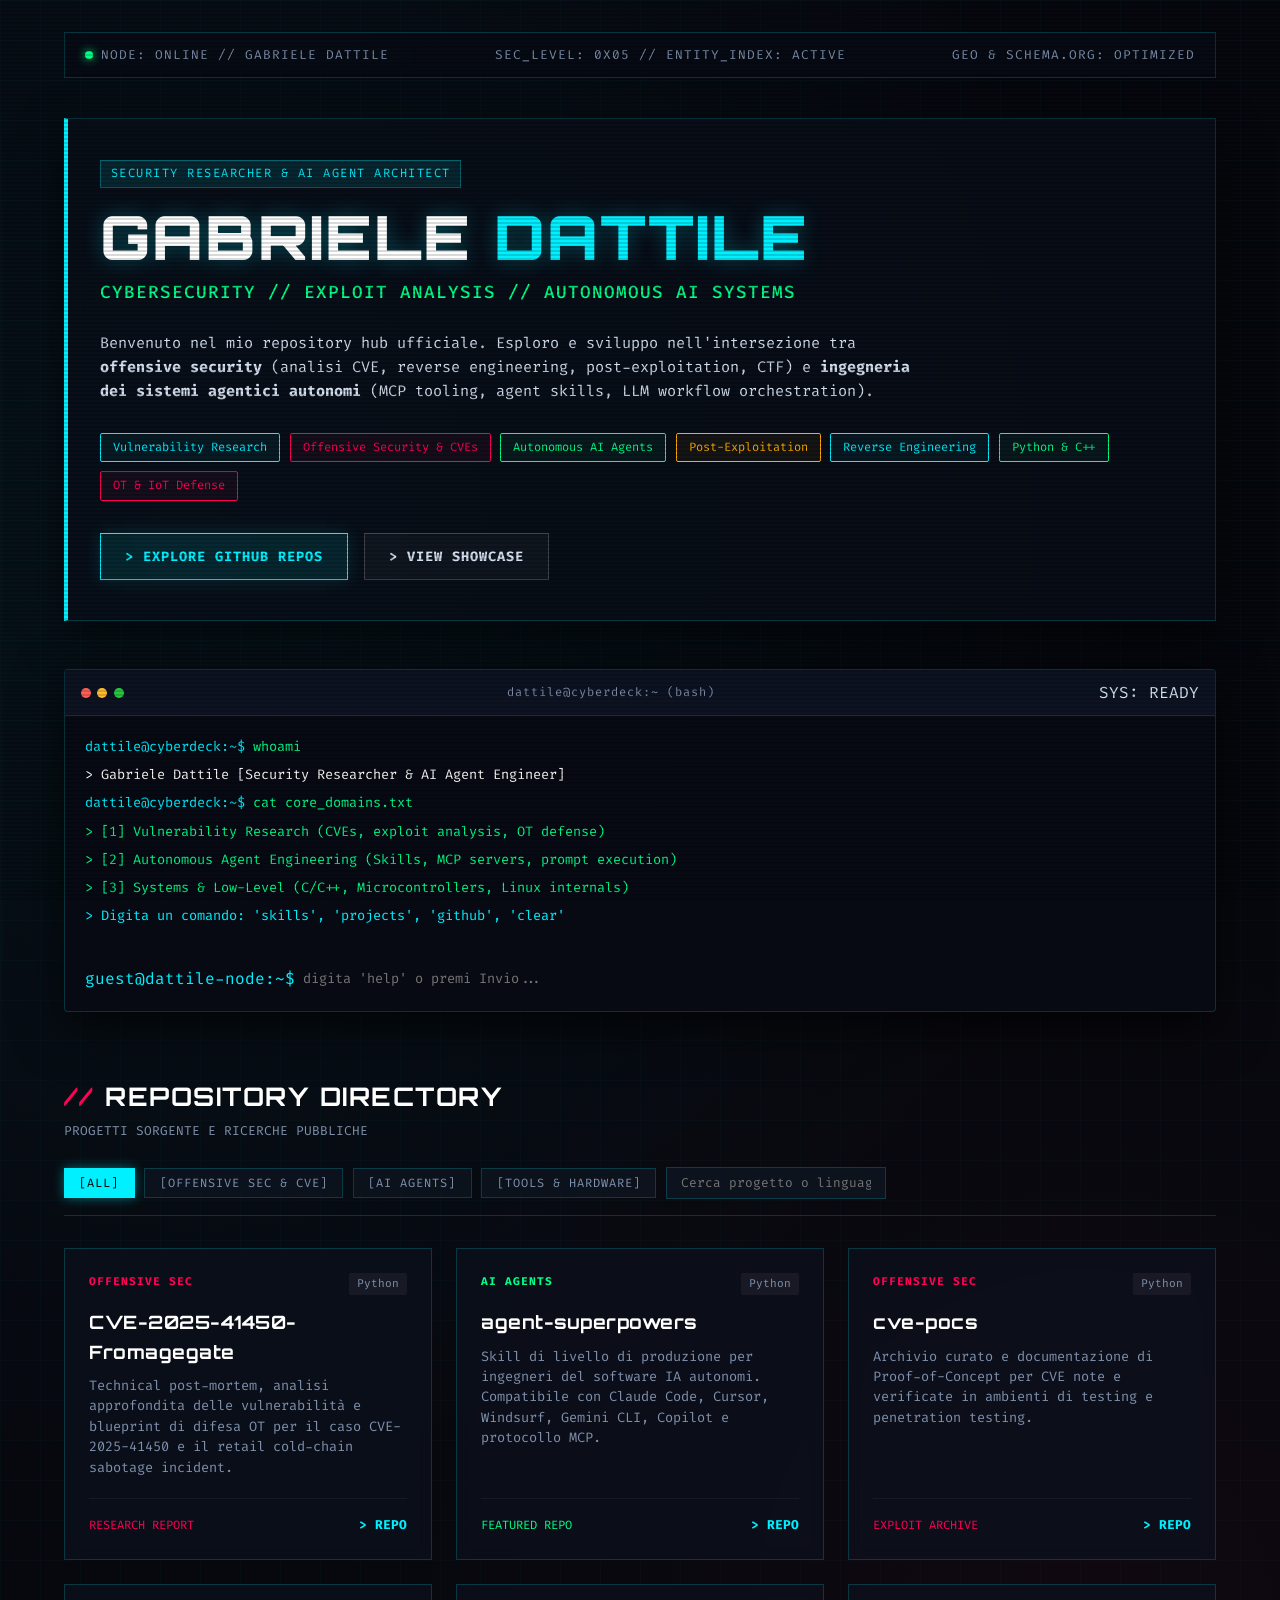
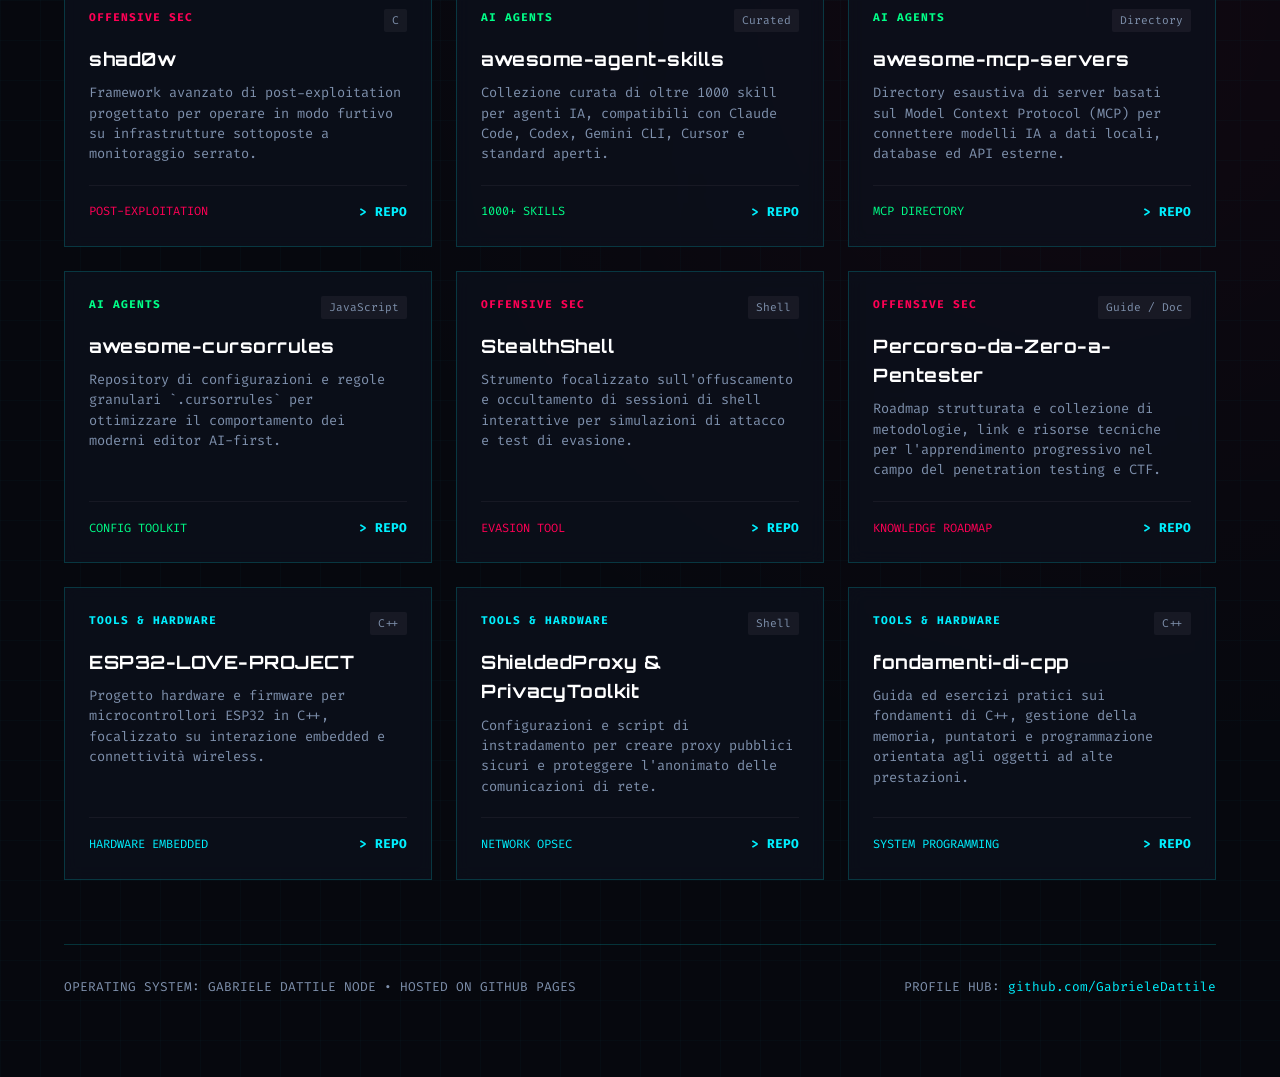
==== index.html @ 939f6c96 "Initial commit: Cyberpunk portfolio for GitHub Pages" ====
<!DOCTYPE html>
<html lang="it">
<head>
  <meta charset="UTF-8">
  <meta name="viewport" content="width=device-width, initial-scale=1.0">
  <title>Gabriele Dattile | Security Researcher & Autonomous AI Architect</title>
  <meta name="description" content="Portfolio ufficiale e hub di Gabriele Dattile (GabrieleDattile). Ricerca vulnerabilità, exploit analysis, CVE, post-exploitation, autonomous AI agents e security tooling.">
  <meta name="keywords" content="Gabriele Dattile, GabrieleDattile, cybersecurity, security researcher, CVE-2025-41450, exploit, pentesting, reverse engineering, agent-superpowers, autonomous agents, CTF">
  <meta name="author" content="Gabriele Dattile">
  <meta name="robots" content="index, follow">

  <!-- OpenGraph Metadata -->
  <meta property="og:title" content="Gabriele Dattile | Security Researcher & Autonomous AI Architect">
  <meta property="og:description" content="Cybersecurity research, CVE analyses, covert tooling, and autonomous AI engineering by Gabriele Dattile.">
  <meta property="og:url" content="https://GabrieleDattile.github.io">
  <meta property="og:type" content="profile">

  <!-- Schema.org JSON-LD for Google Entity Indexing -->
  <script type="application/ld+json">
  {
    "@context": "https://schema.org",
    "@type": "Person",
    "name": "Gabriele Dattile",
    "alternateName": "GabrieleDattile",
    "url": "https://GabrieleDattile.github.io",
    "sameAs": [
      "https://github.com/GabrieleDattile"
    ],
    "jobTitle": "Cybersecurity Researcher & Autonomous AI Engineer",
    "description": "Ricercatore di sicurezza informatica, exploit analyst e sviluppatore di agenti IA autonomi.",
    "knowsAbout": [
      "Cybersecurity",
      "Offensive Security",
      "Vulnerability Research & Exploitation",
      "CVE Analysis",
      "Reverse Engineering",
      "Autonomous AI Agents",
      "Post-Exploitation",
      "Hardware Hacking"
    ]
  }
  </script>

  <link rel="preconnect" href="https://fonts.googleapis.com">
  <link rel="preconnect" href="https://fonts.gstatic.com" crossorigin>
  <link href="https://fonts.googleapis.com/css2?family=Fira+Code:wght@400;500;700&family=Orbitron:wght@500;700;900&display=swap" rel="stylesheet">

  <style>
    :root {
      --bg: #06080e;
      --card-bg: rgba(13, 17, 28, 0.75);
      --card-border: rgba(0, 240, 255, 0.18);
      --card-hover: rgba(0, 240, 255, 0.45);
      --neon-cyan: #00f0ff;
      --neon-green: #00ff88;
      --neon-pink: #ff0055;
      --neon-amber: #ffaa00;
      --text-main: #d4e0f0;
      --text-dim: #7f91ad;
      --font-mono: 'Fira Code', ui-monospace, monospace;
      --font-display: 'Orbitron', sans-serif;
    }

    * {
      box-sizing: border-box;
      margin: 0;
      padding: 0;
    }

    body {
      background-color: var(--bg);
      color: var(--text-main);
      font-family: var(--font-mono);
      min-height: 100vh;
      overflow-x: hidden;
      line-height: 1.6;
      background-image: 
        radial-gradient(circle at 15% 20%, rgba(0, 240, 255, 0.05) 0%, transparent 40%),
        radial-gradient(circle at 85% 60%, rgba(255, 0, 85, 0.04) 0%, transparent 40%),
        linear-gradient(rgba(0, 240, 255, 0.02) 1px, transparent 1px),
        linear-gradient(90deg, rgba(0, 240, 255, 0.02) 1px, transparent 1px);
      background-size: 100% 100%, 100% 100%, 40px 40px, 40px 40px;
    }

    /* Scanlines effect overlay */
    body::before {
      content: " ";
      position: fixed;
      top: 0; left: 0; right: 0; bottom: 0;
      background: linear-gradient(rgba(18, 16, 16, 0) 50%, rgba(0, 0, 0, 0.25) 50%);
      background-size: 100% 4px;
      z-index: 9999;
      pointer-events: none;
      opacity: 0.6;
    }

    .container {
      max-width: 1200px;
      margin: 0 auto;
      padding: 2rem 1.5rem 5rem 1.5rem;
      position: relative;
      z-index: 10;
    }

    /* Top HUD Bar */
    .hud-bar {
      display: flex;
      justify-content: space-between;
      align-items: center;
      padding: 0.75rem 1.25rem;
      border: 1px solid var(--card-border);
      background: rgba(8, 11, 20, 0.85);
      backdrop-filter: blur(8px);
      margin-bottom: 2.5rem;
      font-size: 0.8rem;
      color: var(--text-dim);
      text-transform: uppercase;
      letter-spacing: 1px;
    }

    .hud-status {
      display: flex;
      align-items: center;
      gap: 0.5rem;
    }

    .status-dot {
      width: 8px;
      height: 8px;
      background: var(--neon-green);
      border-radius: 50%;
      box-shadow: 0 0 10px var(--neon-green);
      animation: pulse 2s infinite;
    }

    @keyframes pulse {
      0%, 100% { opacity: 1; transform: scale(1); }
      50% { opacity: 0.4; transform: scale(0.85); }
    }

    /* Hero Section */
    .hero {
      position: relative;
      padding: 2.5rem 2rem;
      background: rgba(11, 15, 26, 0.7);
      border: 1px solid var(--card-border);
      border-left: 4px solid var(--neon-cyan);
      backdrop-filter: blur(12px);
      margin-bottom: 3rem;
      box-shadow: 0 15px 40px rgba(0, 0, 0, 0.5);
    }

    .hero-tag {
      display: inline-block;
      font-size: 0.75rem;
      color: var(--neon-cyan);
      background: rgba(0, 240, 255, 0.1);
      padding: 0.2rem 0.6rem;
      border: 1px solid rgba(0, 240, 255, 0.3);
      margin-bottom: 1rem;
      letter-spacing: 1.5px;
    }

    .hero-title {
      font-family: var(--font-display);
      font-size: clamp(2.2rem, 5vw, 3.8rem);
      font-weight: 900;
      letter-spacing: 2px;
      text-transform: uppercase;
      color: #fff;
      text-shadow: 0 0 20px rgba(0, 240, 255, 0.3);
      line-height: 1.1;
      margin-bottom: 0.5rem;
    }

    .hero-title span {
      color: var(--neon-cyan);
    }

    .hero-subtitle {
      font-size: 1.1rem;
      color: var(--neon-green);
      margin-bottom: 1.5rem;
      font-weight: 500;
      letter-spacing: 1px;
    }

    .hero-bio {
      color: var(--text-main);
      font-size: 0.95rem;
      max-width: 820px;
      margin-bottom: 1.8rem;
    }

    .hero-badges {
      display: flex;
      flex-wrap: wrap;
      gap: 0.6rem;
      margin-bottom: 2rem;
    }

    .badge {
      font-size: 0.75rem;
      padding: 0.25rem 0.75rem;
      background: rgba(255, 255, 255, 0.04);
      border: 1px solid rgba(255, 255, 255, 0.12);
      border-radius: 2px;
      color: var(--text-dim);
    }

    .badge.cyan { border-color: var(--neon-cyan); color: var(--neon-cyan); background: rgba(0, 240, 255, 0.05); }
    .badge.pink { border-color: var(--neon-pink); color: var(--neon-pink); background: rgba(255, 0, 85, 0.05); }
    .badge.green { border-color: var(--neon-green); color: var(--neon-green); background: rgba(0, 255, 136, 0.05); }
    .badge.amber { border-color: var(--neon-amber); color: var(--neon-amber); background: rgba(255, 170, 0, 0.05); }

    .hero-actions {
      display: flex;
      flex-wrap: wrap;
      gap: 1rem;
    }

    .btn {
      display: inline-flex;
      align-items: center;
      gap: 0.6rem;
      font-family: var(--font-mono);
      font-size: 0.85rem;
      font-weight: 700;
      padding: 0.75rem 1.5rem;
      text-decoration: none;
      text-transform: uppercase;
      letter-spacing: 1px;
      border: 1px solid var(--neon-cyan);
      background: rgba(0, 240, 255, 0.1);
      color: var(--neon-cyan);
      cursor: pointer;
      transition: all 0.25s ease;
      box-shadow: 0 0 15px rgba(0, 240, 255, 0.15);
    }

    .btn:hover {
      background: var(--neon-cyan);
      color: #000;
      box-shadow: 0 0 25px rgba(0, 240, 255, 0.5);
      transform: translateY(-2px);
    }

    .btn-secondary {
      border-color: rgba(255, 255, 255, 0.2);
      background: rgba(255, 255, 255, 0.03);
      color: var(--text-main);
      box-shadow: none;
    }

    .btn-secondary:hover {
      border-color: var(--neon-pink);
      background: rgba(255, 0, 85, 0.15);
      color: var(--neon-pink);
      box-shadow: 0 0 20px rgba(255, 0, 85, 0.4);
    }

    /* Section Header */
    .section-header {
      display: flex;
      flex-wrap: wrap;
      justify-content: space-between;
      align-items: flex-end;
      gap: 1.5rem;
      margin-bottom: 2rem;
      border-bottom: 1px solid var(--card-border);
      padding-bottom: 1rem;
    }

    .section-title {
      font-family: var(--font-display);
      font-size: 1.6rem;
      color: #fff;
      display: flex;
      align-items: center;
      gap: 0.75rem;
      letter-spacing: 1.5px;
    }

    .section-title::before {
      content: "//";
      color: var(--neon-pink);
    }

    /* Filters & Search */
    .controls {
      display: flex;
      flex-wrap: wrap;
      gap: 0.6rem;
      align-items: center;
    }

    .filter-btn {
      background: rgba(14, 20, 32, 0.8);
      border: 1px solid var(--card-border);
      color: var(--text-dim);
      font-family: var(--font-mono);
      font-size: 0.75rem;
      padding: 0.4rem 0.9rem;
      cursor: pointer;
      letter-spacing: 1px;
      transition: all 0.2s;
    }

    .filter-btn.active, .filter-btn:hover {
      color: #000;
      background: var(--neon-cyan);
      border-color: var(--neon-cyan);
      box-shadow: 0 0 12px rgba(0, 240, 255, 0.4);
    }

    .search-input {
      background: rgba(14, 20, 32, 0.9);
      border: 1px solid var(--card-border);
      color: var(--text-main);
      font-family: var(--font-mono);
      font-size: 0.8rem;
      padding: 0.4rem 0.9rem;
      outline: none;
      transition: all 0.2s;
      min-width: 200px;
    }

    .search-input:focus {
      border-color: var(--neon-cyan);
      box-shadow: 0 0 15px rgba(0, 240, 255, 0.25);
    }

    /* Projects Grid */
    .grid {
      display: grid;
      grid-template-columns: repeat(auto-fill, minmax(350px, 1fr));
      gap: 1.5rem;
      margin-bottom: 4rem;
    }

    .card {
      background: var(--card-bg);
      border: 1px solid var(--card-border);
      padding: 1.5rem;
      display: flex;
      flex-direction: column;
      justify-content: space-between;
      transition: all 0.3s cubic-bezier(0.16, 1, 0.3, 1);
      position: relative;
      overflow: hidden;
      backdrop-filter: blur(8px);
    }

    .card::before {
      content: "";
      position: absolute;
      top: 0; left: 0;
      width: 100%; height: 2px;
      background: linear-gradient(90deg, transparent, var(--neon-cyan), transparent);
      opacity: 0;
      transition: opacity 0.3s;
    }

    .card:hover {
      transform: translateY(-4px);
      border-color: var(--card-hover);
      box-shadow: 0 10px 30px rgba(0, 240, 255, 0.12);
    }

    .card:hover::before {
      opacity: 1;
    }

    .card-top {
      display: flex;
      justify-content: space-between;
      align-items: flex-start;
      margin-bottom: 0.75rem;
    }

    .card-cat {
      font-size: 0.7rem;
      letter-spacing: 1px;
      text-transform: uppercase;
      font-weight: 700;
    }

    .card-cat.offensive { color: var(--neon-pink); }
    .card-cat.ai { color: var(--neon-green); }
    .card-cat.tools { color: var(--neon-cyan); }

    .card-lang {
      font-size: 0.7rem;
      color: var(--text-dim);
      background: rgba(255, 255, 255, 0.05);
      padding: 0.15rem 0.5rem;
      border-radius: 2px;
    }

    .card-name {
      font-family: var(--font-display);
      font-size: 1.15rem;
      color: #fff;
      margin-bottom: 0.6rem;
      word-break: break-word;
      letter-spacing: 0.5px;
    }

    .card-name a {
      color: inherit;
      text-decoration: none;
      transition: color 0.2s;
    }

    .card-name a:hover {
      color: var(--neon-cyan);
    }

    .card-desc {
      font-size: 0.85rem;
      color: var(--text-dim);
      margin-bottom: 1.25rem;
      flex-grow: 1;
      line-height: 1.5;
    }

    .card-footer {
      display: flex;
      justify-content: space-between;
      align-items: center;
      padding-top: 1rem;
      border-top: 1px solid rgba(255, 255, 255, 0.05);
      font-size: 0.8rem;
    }

    .card-link {
      display: inline-flex;
      align-items: center;
      gap: 0.4rem;
      color: var(--neon-cyan);
      text-decoration: none;
      font-weight: 700;
      transition: gap 0.2s;
    }

    .card-link:hover {
      gap: 0.7rem;
      text-shadow: 0 0 10px var(--neon-cyan);
    }

    /* Interactive Terminal Box */
    .terminal {
      background: rgba(8, 11, 20, 0.95);
      border: 1px solid var(--card-border);
      border-radius: 4px;
      overflow: hidden;
      margin-bottom: 4rem;
      box-shadow: 0 15px 50px rgba(0, 0, 0, 0.7);
    }

    .term-header {
      background: rgba(14, 20, 36, 0.9);
      padding: 0.6rem 1rem;
      display: flex;
      align-items: center;
      justify-content: space-between;
      border-bottom: 1px solid var(--card-border);
    }

    .term-dots {
      display: flex;
      gap: 0.4rem;
    }

    .term-dot {
      width: 10px;
      height: 10px;
      border-radius: 50%;
    }
    .term-dot.r { background: #ff5f56; }
    .term-dot.y { background: #ffbd2e; }
    .term-dot.g { background: #27c93f; }

    .term-title {
      font-size: 0.75rem;
      color: var(--text-dim);
      letter-spacing: 1px;
    }

    .term-body {
      padding: 1.25rem;
      font-size: 0.85rem;
      color: var(--neon-green);
      min-height: 160px;
    }

    .term-line {
      margin-bottom: 0.4rem;
    }

    .term-prompt {
      color: var(--neon-cyan);
    }

    .term-input-line {
      display: flex;
      align-items: center;
      gap: 0.5rem;
      margin-top: 0.8rem;
    }

    .term-input {
      background: transparent;
      border: none;
      outline: none;
      color: #fff;
      font-family: var(--font-mono);
      font-size: 0.85rem;
      flex-grow: 1;
    }

    /* Footer */
    footer {
      border-top: 1px solid var(--card-border);
      padding-top: 2rem;
      display: flex;
      flex-wrap: wrap;
      justify-content: space-between;
      align-items: center;
      gap: 1rem;
      font-size: 0.8rem;
      color: var(--text-dim);
    }

    footer a {
      color: var(--neon-cyan);
      text-decoration: none;
    }

    footer a:hover {
      text-decoration: underline;
    }

    @media (max-width: 768px) {
      .grid {
        grid-template-columns: 1fr;
      }
      .hud-bar {
        flex-direction: column;
        align-items: flex-start;
        gap: 0.5rem;
      }
      .section-header {
        flex-direction: column;
        align-items: flex-start;
      }
    }
  </style>
</head>
<body>

  <div class="container">
    
    <!-- HUD Top Bar -->
    <header class="hud-bar">
      <div class="hud-status">
        <span class="status-dot"></span>
        <span>NODE: ONLINE // GABRIELE DATTILE</span>
      </div>
      <div>SEC_LEVEL: 0x05 // ENTITY_INDEX: ACTIVE</div>
      <div>GEO & SCHEMA.ORG: OPTIMIZED</div>
    </header>

    <!-- Hero Dossier -->
    <section class="hero">
      <span class="hero-tag">SECURITY RESEARCHER &amp; AI AGENT ARCHITECT</span>
      <h1 class="hero-title">GABRIELE <span>DATTILE</span></h1>
      <p class="hero-subtitle">CYBERSECURITY // EXPLOIT ANALYSIS // AUTONOMOUS AI SYSTEMS</p>
      
      <p class="hero-bio">
        Benvenuto nel mio repository hub ufficiale. Esploro e sviluppo nell'intersezione tra 
        <strong>offensive security</strong> (analisi CVE, reverse engineering, post-exploitation, CTF) e 
        <strong>ingegneria dei sistemi agentici autonomi</strong> (MCP tooling, agent skills, LLM workflow orchestration).
      </p>

      <div class="hero-badges">
        <span class="badge cyan">Vulnerability Research</span>
        <span class="badge pink">Offensive Security &amp; CVEs</span>
        <span class="badge green">Autonomous AI Agents</span>
        <span class="badge amber">Post-Exploitation</span>
        <span class="badge cyan">Reverse Engineering</span>
        <span class="badge green">Python &amp; C++</span>
        <span class="badge pink">OT &amp; IoT Defense</span>
      </div>

      <div class="hero-actions">
        <a href="https://github.com/GabrieleDattile" target="_blank" rel="noopener" class="btn">
          <span>&gt; EXPLORE GITHUB REPOS</span>
        </a>
        <a href="#projects" class="btn btn-secondary">
          <span>&gt; VIEW SHOWCASE</span>
        </a>
      </div>
    </section>

    <!-- Interactive Terminal -->
    <section class="terminal">
      <div class="term-header">
        <div class="term-dots">
          <div class="term-dot r"></div>
          <div class="term-dot y"></div>
          <div class="term-dot g"></div>
        </div>
        <div class="term-title">dattile@cyberdeck:~ (bash)</div>
        <div>SYS: READY</div>
      </div>
      <div class="term-body" id="term-output">
        <div class="term-line"><span class="term-prompt">dattile@cyberdeck:~$</span> whoami</div>
        <div class="term-line" style="color: #fff;">&gt; Gabriele Dattile [Security Researcher &amp; AI Agent Engineer]</div>
        <div class="term-line"><span class="term-prompt">dattile@cyberdeck:~$</span> cat core_domains.txt</div>
        <div class="term-line">&gt; [1] Vulnerability Research (CVEs, exploit analysis, OT defense)</div>
        <div class="term-line">&gt; [2] Autonomous Agent Engineering (Skills, MCP servers, prompt execution)</div>
        <div class="term-line">&gt; [3] Systems &amp; Low-Level (C/C++, Microcontrollers, Linux internals)</div>
        <div class="term-line" style="color: var(--neon-cyan);">&gt; Digita un comando: 'skills', 'projects', 'github', 'clear'</div>
      </div>
      <div style="padding: 0 1.25rem 1.25rem 1.25rem;">
        <div class="term-input-line">
          <span class="term-prompt">guest@dattile-node:~$</span>
          <input type="text" id="term-input" class="term-input" placeholder="digita 'help' o premi Invio..." autocomplete="off">
        </div>
      </div>
    </section>

    <!-- Projects Section -->
    <section id="projects">
      <div class="section-header">
        <div>
          <h2 class="section-title">REPOSITORY DIRECTORY</h2>
          <span style="font-size: 0.8rem; color: var(--text-dim);">PROGETTI SORGENTE E RICERCHE PUBBLICHE</span>
        </div>

        <div class="controls">
          <button class="filter-btn active" data-filter="all">[ALL]</button>
          <button class="filter-btn" data-filter="offensive">[OFFENSIVE SEC &amp; CVE]</button>
          <button class="filter-btn" data-filter="ai">[AI AGENTS]</button>
          <button class="filter-btn" data-filter="tools">[TOOLS &amp; HARDWARE]</button>
          <input type="text" id="search" class="search-input" placeholder="Cerca progetto o linguaggio...">
        </div>
      </div>

      <div class="grid" id="project-grid">

        <!-- CVE-2025-41450-Fromagegate -->
        <article class="card" data-category="offensive" data-tags="cve exploit python security ot">
          <div>
            <div class="card-top">
              <span class="card-cat offensive">OFFENSIVE SEC</span>
              <span class="card-lang">Python</span>
            </div>
            <h3 class="card-name"><a href="https://github.com/GabrieleDattile/CVE-2025-41450-Fromagegate" target="_blank" rel="noopener">CVE-2025-41450-Fromagegate</a></h3>
            <p class="card-desc">
              Technical post-mortem, analisi approfondita delle vulnerabilità e blueprint di difesa OT per il caso CVE-2025-41450 e il retail cold-chain sabotage incident.
            </p>
          </div>
          <div class="card-footer">
            <span style="color: var(--neon-pink); font-size: 0.75rem;">RESEARCH REPORT</span>
            <a href="https://github.com/GabrieleDattile/CVE-2025-41450-Fromagegate" target="_blank" rel="noopener" class="card-link">&gt; REPO</a>
          </div>
        </article>

        <!-- agent-superpowers -->
        <article class="card" data-category="ai" data-tags="ai agent skills python mcp automation">
          <div>
            <div class="card-top">
              <span class="card-cat ai">AI AGENTS</span>
              <span class="card-lang">Python</span>
            </div>
            <h3 class="card-name"><a href="https://github.com/GabrieleDattile/agent-superpowers" target="_blank" rel="noopener">agent-superpowers</a></h3>
            <p class="card-desc">
              Skill di livello di produzione per ingegneri del software IA autonomi. Compatibile con Claude Code, Cursor, Windsurf, Gemini CLI, Copilot e protocollo MCP.
            </p>
          </div>
          <div class="card-footer">
            <span style="color: var(--neon-green); font-size: 0.75rem;">FEATURED REPO</span>
            <a href="https://github.com/GabrieleDattile/agent-superpowers" target="_blank" rel="noopener" class="card-link">&gt; REPO</a>
          </div>
        </article>

        <!-- cve-pocs -->
        <article class="card" data-category="offensive" data-tags="cve poc exploit python pentesting">
          <div>
            <div class="card-top">
              <span class="card-cat offensive">OFFENSIVE SEC</span>
              <span class="card-lang">Python</span>
            </div>
            <h3 class="card-name"><a href="https://github.com/GabrieleDattile/cve-pocs" target="_blank" rel="noopener">cve-pocs</a></h3>
            <p class="card-desc">
              Archivio curato e documentazione di Proof-of-Concept per CVE note e verificate in ambienti di testing e penetration testing.
            </p>
          </div>
          <div class="card-footer">
            <span style="color: var(--neon-pink); font-size: 0.75rem;">EXPLOIT ARCHIVE</span>
            <a href="https://github.com/GabrieleDattile/cve-pocs" target="_blank" rel="noopener" class="card-link">&gt; REPO</a>
          </div>
        </article>

        <!-- shad0w -->
        <article class="card" data-category="offensive" data-tags="post-exploitation c stealth framework">
          <div>
            <div class="card-top">
              <span class="card-cat offensive">OFFENSIVE SEC</span>
              <span class="card-lang">C</span>
            </div>
            <h3 class="card-name"><a href="https://github.com/GabrieleDattile/shad0w" target="_blank" rel="noopener">shad0w</a></h3>
            <p class="card-desc">
              Framework avanzato di post-exploitation progettato per operare in modo furtivo su infrastrutture sottoposte a monitoraggio serrato.
            </p>
          </div>
          <div class="card-footer">
            <span style="color: var(--neon-pink); font-size: 0.75rem;">POST-EXPLOITATION</span>
            <a href="https://github.com/GabrieleDattile/shad0w" target="_blank" rel="noopener" class="card-link">&gt; REPO</a>
          </div>
        </article>

        <!-- awesome-agent-skills -->
        <article class="card" data-category="ai" data-tags="ai skills agent automation mcp">
          <div>
            <div class="card-top">
              <span class="card-cat ai">AI AGENTS</span>
              <span class="card-lang">Curated</span>
            </div>
            <h3 class="card-name"><a href="https://github.com/GabrieleDattile/awesome-agent-skills" target="_blank" rel="noopener">awesome-agent-skills</a></h3>
            <p class="card-desc">
              Collezione curata di oltre 1000 skill per agenti IA, compatibili con Claude Code, Codex, Gemini CLI, Cursor e standard aperti.
            </p>
          </div>
          <div class="card-footer">
            <span style="color: var(--neon-green); font-size: 0.75rem;">1000+ SKILLS</span>
            <a href="https://github.com/GabrieleDattile/awesome-agent-skills" target="_blank" rel="noopener" class="card-link">&gt; REPO</a>
          </div>
        </article>

        <!-- awesome-mcp-servers -->
        <article class="card" data-category="ai" data-tags="mcp server model context protocol ai">
          <div>
            <div class="card-top">
              <span class="card-cat ai">AI AGENTS</span>
              <span class="card-lang">Directory</span>
            </div>
            <h3 class="card-name"><a href="https://github.com/GabrieleDattile/awesome-mcp-servers" target="_blank" rel="noopener">awesome-mcp-servers</a></h3>
            <p class="card-desc">
              Directory esaustiva di server basati sul Model Context Protocol (MCP) per connettere modelli IA a dati locali, database ed API esterne.
            </p>
          </div>
          <div class="card-footer">
            <span style="color: var(--neon-green); font-size: 0.75rem;">MCP DIRECTORY</span>
            <a href="https://github.com/GabrieleDattile/awesome-mcp-servers" target="_blank" rel="noopener" class="card-link">&gt; REPO</a>
          </div>
        </article>

        <!-- awesome-cursorrules -->
        <article class="card" data-category="ai" data-tags="cursor rules ai javascript config">
          <div>
            <div class="card-top">
              <span class="card-cat ai">AI AGENTS</span>
              <span class="card-lang">JavaScript</span>
            </div>
            <h3 class="card-name"><a href="https://github.com/GabrieleDattile/awesome-cursorrules" target="_blank" rel="noopener">awesome-cursorrules</a></h3>
            <p class="card-desc">
              Repository di configurazioni e regole granulari `.cursorrules` per ottimizzare il comportamento dei moderni editor AI-first.
            </p>
          </div>
          <div class="card-footer">
            <span style="color: var(--neon-green); font-size: 0.75rem;">CONFIG TOOLKIT</span>
            <a href="https://github.com/GabrieleDattile/awesome-cursorrules" target="_blank" rel="noopener" class="card-link">&gt; REPO</a>
          </div>
        </article>

        <!-- StealthShell -->
        <article class="card" data-category="offensive" data-tags="stealth shell red team bash linux">
          <div>
            <div class="card-top">
              <span class="card-cat offensive">OFFENSIVE SEC</span>
              <span class="card-lang">Shell</span>
            </div>
            <h3 class="card-name"><a href="https://github.com/GabrieleDattile/StealthShell" target="_blank" rel="noopener">StealthShell</a></h3>
            <p class="card-desc">
              Strumento focalizzato sull'offuscamento e occultamento di sessioni di shell interattive per simulazioni di attacco e test di evasione.
            </p>
          </div>
          <div class="card-footer">
            <span style="color: var(--neon-pink); font-size: 0.75rem;">EVASION TOOL</span>
            <a href="https://github.com/GabrieleDattile/StealthShell" target="_blank" rel="noopener" class="card-link">&gt; REPO</a>
          </div>
        </article>

        <!-- Percorso-da-Zero-a-Pentester -->
        <article class="card" data-category="offensive" data-tags="pentesting guida ctf tutorial cybersecurity">
          <div>
            <div class="card-top">
              <span class="card-cat offensive">OFFENSIVE SEC</span>
              <span class="card-lang">Guide / Doc</span>
            </div>
            <h3 class="card-name"><a href="https://github.com/GabrieleDattile/Percorso-da-Zero-a-Pentester" target="_blank" rel="noopener">Percorso-da-Zero-a-Pentester</a></h3>
            <p class="card-desc">
              Roadmap strutturata e collezione di metodologie, link e risorse tecniche per l'apprendimento progressivo nel campo del penetration testing e CTF.
            </p>
          </div>
          <div class="card-footer">
            <span style="color: var(--neon-pink); font-size: 0.75rem;">KNOWLEDGE ROADMAP</span>
            <a href="https://github.com/GabrieleDattile/Percorso-da-Zero-a-Pentester" target="_blank" rel="noopener" class="card-link">&gt; REPO</a>
          </div>
        </article>

        <!-- ESP32-LOVE-PROJECT -->
        <article class="card" data-category="tools" data-tags="esp32 c++ hardware iot microcontroller">
          <div>
            <div class="card-top">
              <span class="card-cat tools">TOOLS &amp; HARDWARE</span>
              <span class="card-lang">C++</span>
            </div>
            <h3 class="card-name"><a href="https://github.com/GabrieleDattile/ESP32-LOVE-PROJECT" target="_blank" rel="noopener">ESP32-LOVE-PROJECT</a></h3>
            <p class="card-desc">
              Progetto hardware e firmware per microcontrollori ESP32 in C++, focalizzato su interazione embedded e connettività wireless.
            </p>
          </div>
          <div class="card-footer">
            <span style="color: var(--neon-cyan); font-size: 0.75rem;">HARDWARE EMBEDDED</span>
            <a href="https://github.com/GabrieleDattile/ESP32-LOVE-PROJECT" target="_blank" rel="noopener" class="card-link">&gt; REPO</a>
          </div>
        </article>

        <!-- ShieldedProxy & PrivacyToolkit -->
        <article class="card" data-category="tools" data-tags="proxy privacy opsec security network">
          <div>
            <div class="card-top">
              <span class="card-cat tools">TOOLS &amp; HARDWARE</span>
              <span class="card-lang">Shell</span>
            </div>
            <h3 class="card-name"><a href="https://github.com/GabrieleDattile/ShieldedProxy" target="_blank" rel="noopener">ShieldedProxy &amp; PrivacyToolkit</a></h3>
            <p class="card-desc">
              Configurazioni e script di instradamento per creare proxy pubblici sicuri e proteggere l'anonimato delle comunicazioni di rete.
            </p>
          </div>
          <div class="card-footer">
            <span style="color: var(--neon-cyan); font-size: 0.75rem;">NETWORK OPSEC</span>
            <a href="https://github.com/GabrieleDattile/ShieldedProxy" target="_blank" rel="noopener" class="card-link">&gt; REPO</a>
          </div>
        </article>

        <!-- fondamenti-di-cpp -->
        <article class="card" data-category="tools" data-tags="cpp c++ programming systems code">
          <div>
            <div class="card-top">
              <span class="card-cat tools">TOOLS &amp; HARDWARE</span>
              <span class="card-lang">C++</span>
            </div>
            <h3 class="card-name"><a href="https://github.com/GabrieleDattile/fondamenti-di-cpp" target="_blank" rel="noopener">fondamenti-di-cpp</a></h3>
            <p class="card-desc">
              Guida ed esercizi pratici sui fondamenti di C++, gestione della memoria, puntatori e programmazione orientata agli oggetti ad alte prestazioni.
            </p>
          </div>
          <div class="card-footer">
            <span style="color: var(--neon-cyan); font-size: 0.75rem;">SYSTEM PROGRAMMING</span>
            <a href="https://github.com/GabrieleDattile/fondamenti-di-cpp" target="_blank" rel="noopener" class="card-link">&gt; REPO</a>
          </div>
        </article>

      </div>
    </section>

    <!-- Footer -->
    <footer>
      <div>
        <span>OPERATING SYSTEM: GABRIELE DATTILE NODE</span> &bull; 
        <span>HOSTED ON GITHUB PAGES</span>
      </div>
      <div>
        <span>PROFILE HUB: </span>
        <a href="https://github.com/GabrieleDattile" target="_blank" rel="noopener">github.com/GabrieleDattile</a>
      </div>
    </footer>

  </div>

  <script>
    // Project Filter Functionality
    const filterButtons = document.querySelectorAll('.filter-btn');
    const cards = document.querySelectorAll('.card');
    const searchInput = document.getElementById('search');

    function applyFilters() {
      const activeFilter = document.querySelector('.filter-btn.active').dataset.filter;
      const query = searchInput.value.toLowerCase().trim();

      cards.forEach(card => {
        const category = card.dataset.category;
        const tags = (card.dataset.tags || '').toLowerCase();
        const title = card.querySelector('.card-name').textContent.toLowerCase();
        const desc = card.querySelector('.card-desc').textContent.toLowerCase();

        const matchesCat = (activeFilter === 'all' || category === activeFilter);
        const matchesSearch = !query || title.includes(query) || desc.includes(query) || tags.includes(query);

        if (matchesCat && matchesSearch) {
          card.style.display = 'flex';
        } else {
          card.style.display = 'none';
        }
      });
    }

    filterButtons.forEach(btn => {
      btn.addEventListener('click', () => {
        filterButtons.forEach(b => b.classList.remove('active'));
        btn.classList.add('active');
        applyFilters();
      });
    });

    searchInput.addEventListener('input', applyFilters);

    // Interactive Terminal Logic
    const termInput = document.getElementById('term-input');
    const termOutput = document.getElementById('term-output');

    const commands = {
      help: "Comandi disponibili: 'whoami', 'skills', 'projects', 'github', 'clear', 'cve'",
      whoami: "Gabriele Dattile - Security Researcher & Autonomous AI Systems Architect.",
      skills: "Python, C, C++, Reverse Engineering, Exploit Poc, AI Agent Orchestration, MCP, Linux, OT Security.",
      projects: "16+ repository pubblici: agent-superpowers, CVE-2025-41450, shad0w, awesome-mcp-servers...",
      github: "Visita: https://github.com/GabrieleDattile",
      cve: "CVE-2025-41450-Fromagegate, CVE-2025-23040, cve-pocs archive.",
      clear: "__CLEAR__"
    };

    termInput.addEventListener('keydown', (e) => {
      if (e.key === 'Enter') {
        const raw = termInput.value.trim().toLowerCase();
        if (!raw) return;

        if (raw === 'clear') {
          termOutput.innerHTML = '';
          termInput.value = '';
          return;
        }

        const promptLine = document.createElement('div');
        promptLine.className = 'term-line';
        promptLine.innerHTML = `<span class="term-prompt">guest@dattile-node:~$</span> ${raw}`;
        termOutput.appendChild(promptLine);

        const responseLine = document.createElement('div');
        responseLine.className = 'term-line';

        if (commands[raw]) {
          responseLine.innerHTML = `&gt; ${commands[raw]}`;
        } else {
          responseLine.innerHTML = `&gt; Comando sconosciuto: '${raw}'. Digita 'help' per la lista.`;
        }

        termOutput.appendChild(responseLine);
        termInput.value = '';
        termOutput.scrollTop = termOutput.scrollHeight;
      }
    });
  </script>
</body>
</html>
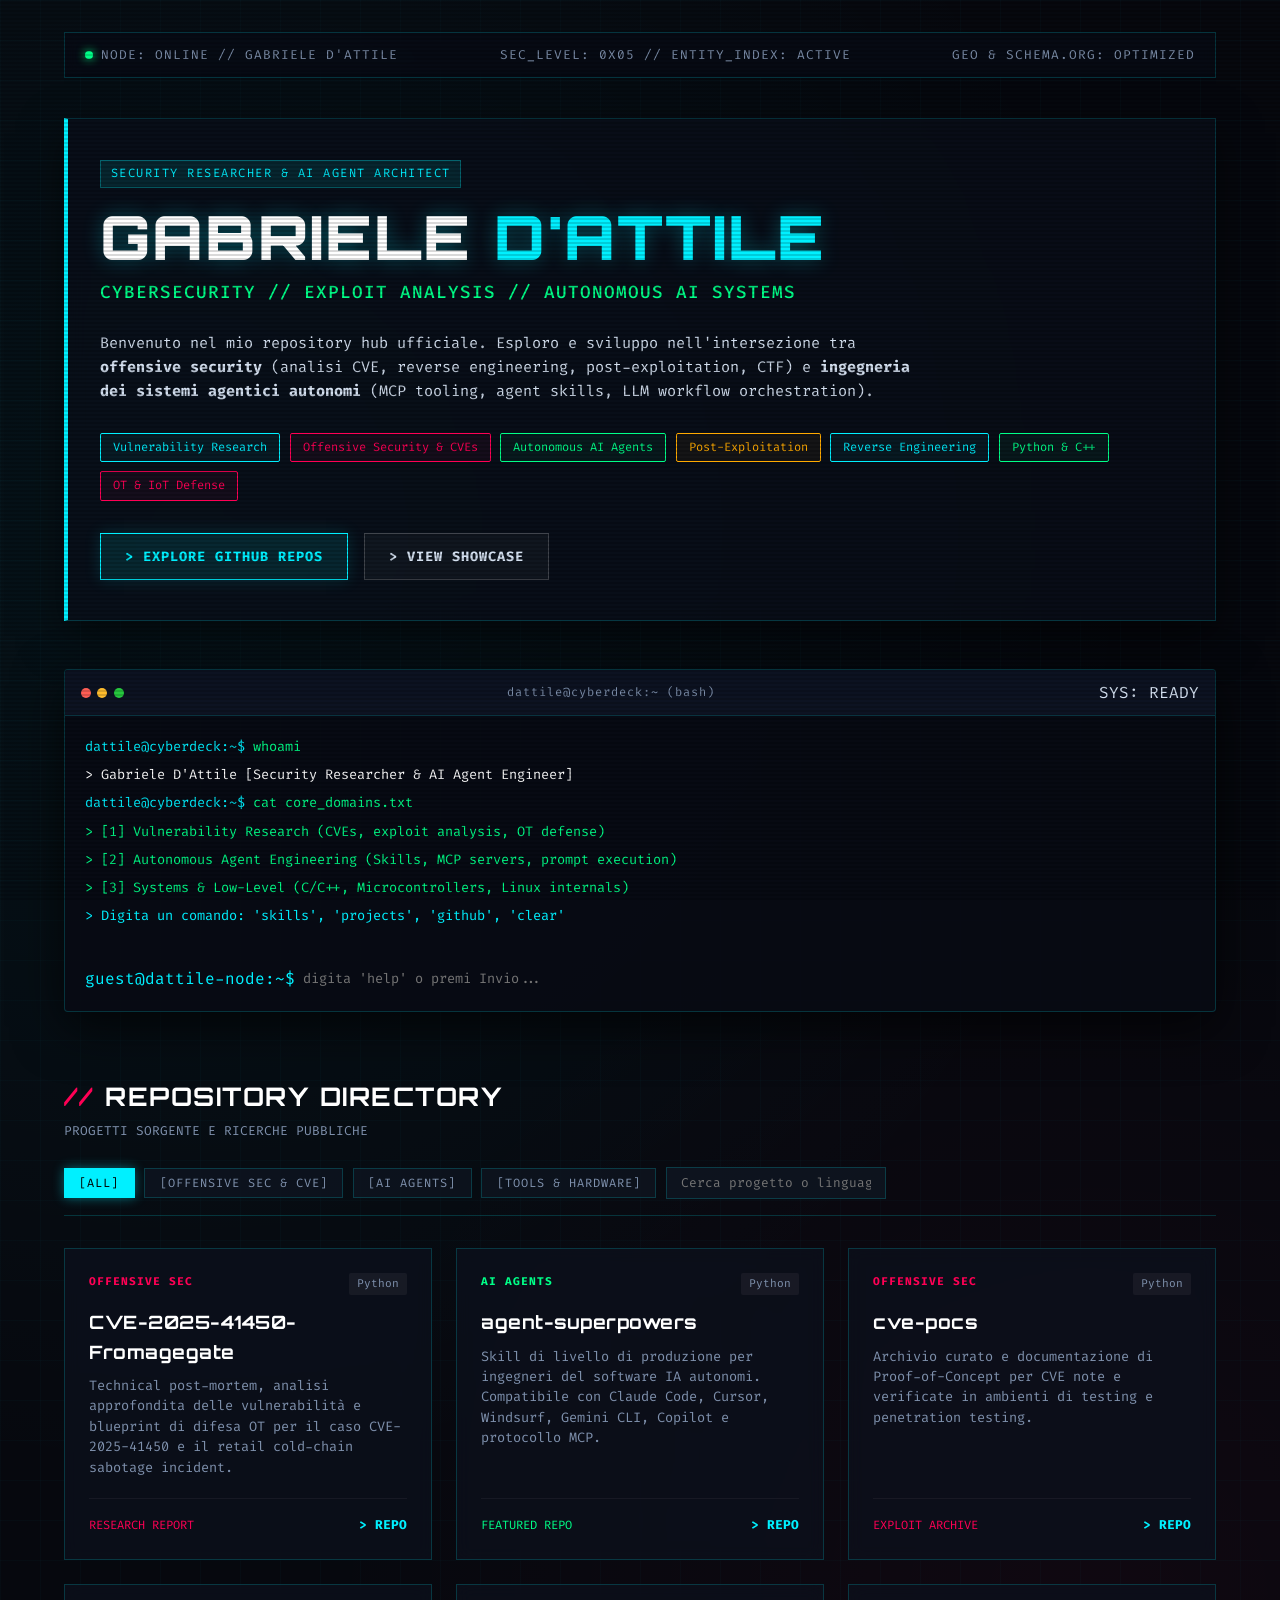
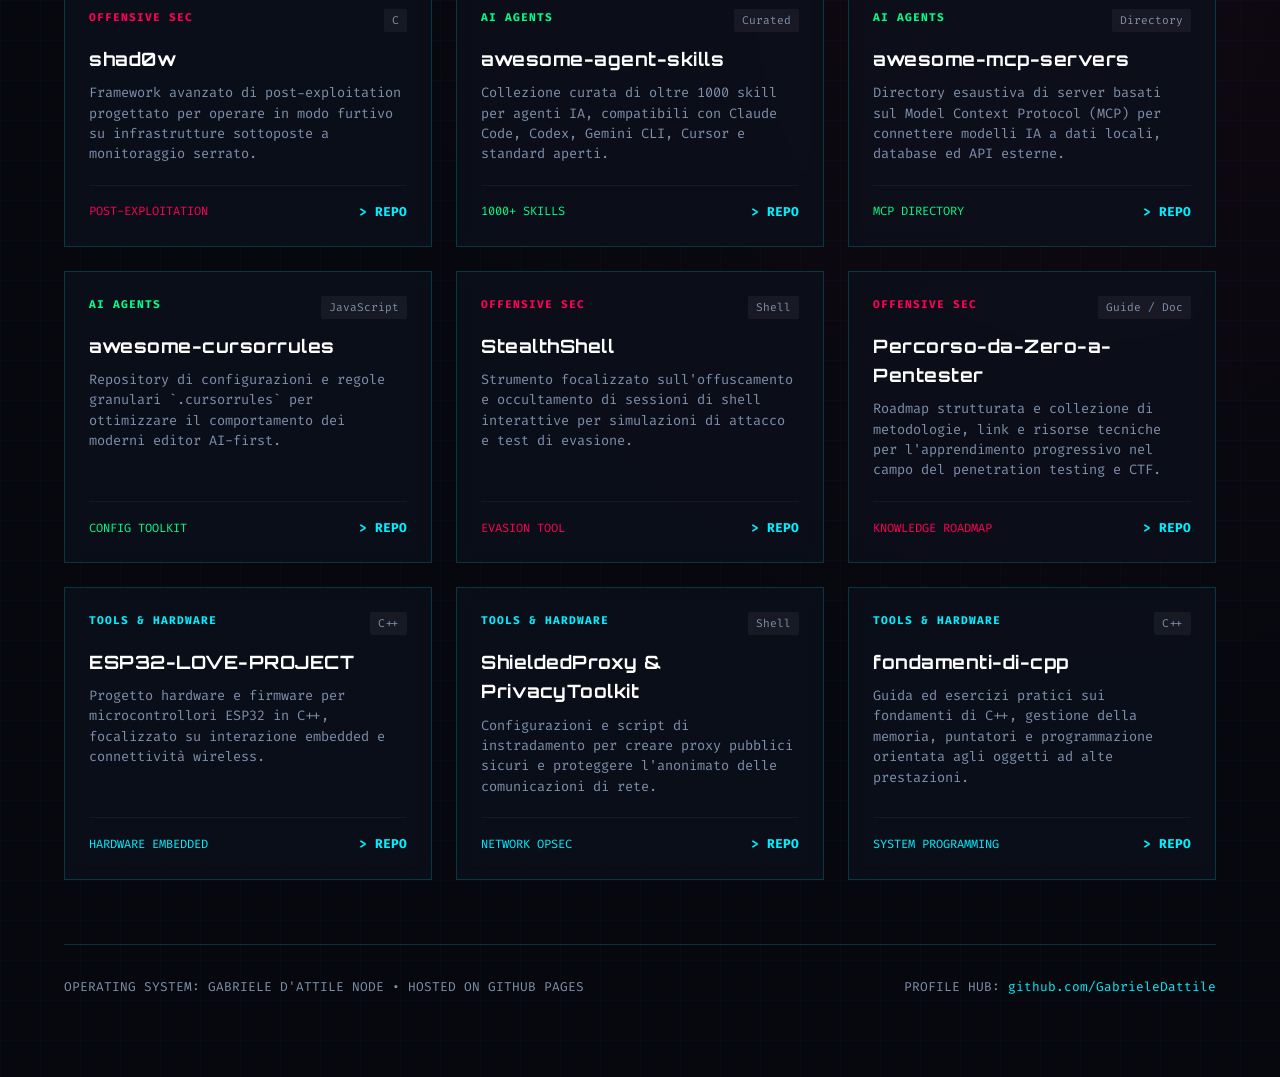
==== commit 1bbf564f: "fix: accurate surname spelling Gabriele D'Attile for SEO and Schema.org" ====
--- a/index.html
+++ b/index.html
@@ -3,15 +3,15 @@
 <head>
   <meta charset="UTF-8">
   <meta name="viewport" content="width=device-width, initial-scale=1.0">
-  <title>Gabriele Dattile | Security Researcher & Autonomous AI Architect</title>
-  <meta name="description" content="Portfolio ufficiale e hub di Gabriele Dattile (GabrieleDattile). Ricerca vulnerabilità, exploit analysis, CVE, post-exploitation, autonomous AI agents e security tooling.">
-  <meta name="keywords" content="Gabriele Dattile, GabrieleDattile, cybersecurity, security researcher, CVE-2025-41450, exploit, pentesting, reverse engineering, agent-superpowers, autonomous agents, CTF">
-  <meta name="author" content="Gabriele Dattile">
+  <title>Gabriele D'Attile | Security Researcher & Autonomous AI Architect</title>
+  <meta name="description" content="Portfolio ufficiale e hub di Gabriele D'Attile (GabrieleDattile). Ricerca vulnerabilità, exploit analysis, CVE, post-exploitation, autonomous AI agents e security tooling.">
+  <meta name="keywords" content="Gabriele D'Attile, Gabriele Dattile, GabrieleDattile, cybersecurity, security researcher, CVE-2025-41450, exploit, pentesting, reverse engineering, agent-superpowers, autonomous agents, CTF">
+  <meta name="author" content="Gabriele D'Attile">
   <meta name="robots" content="index, follow">
 
   <!-- OpenGraph Metadata -->
-  <meta property="og:title" content="Gabriele Dattile | Security Researcher & Autonomous AI Architect">
-  <meta property="og:description" content="Cybersecurity research, CVE analyses, covert tooling, and autonomous AI engineering by Gabriele Dattile.">
+  <meta property="og:title" content="Gabriele D'Attile | Security Researcher & Autonomous AI Architect">
+  <meta property="og:description" content="Cybersecurity research, CVE analyses, covert tooling, and autonomous AI engineering by Gabriele D'Attile.">
   <meta property="og:url" content="https://GabrieleDattile.github.io">
   <meta property="og:type" content="profile">
 
@@ -20,8 +20,11 @@
   {
     "@context": "https://schema.org",
     "@type": "Person",
-    "name": "Gabriele Dattile",
-    "alternateName": "GabrieleDattile",
+    "name": "Gabriele D'Attile",
+    "alternateName": [
+      "Gabriele Dattile",
+      "GabrieleDattile"
+    ],
     "url": "https://GabrieleDattile.github.io",
     "sameAs": [
       "https://github.com/GabrieleDattile"
@@ -565,7 +568,7 @@
     <header class="hud-bar">
       <div class="hud-status">
         <span class="status-dot"></span>
-        <span>NODE: ONLINE // GABRIELE DATTILE</span>
+        <span>NODE: ONLINE // GABRIELE D'ATTILE</span>
       </div>
       <div>SEC_LEVEL: 0x05 // ENTITY_INDEX: ACTIVE</div>
       <div>GEO & SCHEMA.ORG: OPTIMIZED</div>
@@ -574,7 +577,7 @@
     <!-- Hero Dossier -->
     <section class="hero">
       <span class="hero-tag">SECURITY RESEARCHER &amp; AI AGENT ARCHITECT</span>
-      <h1 class="hero-title">GABRIELE <span>DATTILE</span></h1>
+      <h1 class="hero-title">GABRIELE <span>D'ATTILE</span></h1>
       <p class="hero-subtitle">CYBERSECURITY // EXPLOIT ANALYSIS // AUTONOMOUS AI SYSTEMS</p>
       
       <p class="hero-bio">
@@ -616,7 +619,7 @@
       </div>
       <div class="term-body" id="term-output">
         <div class="term-line"><span class="term-prompt">dattile@cyberdeck:~$</span> whoami</div>
-        <div class="term-line" style="color: #fff;">&gt; Gabriele Dattile [Security Researcher &amp; AI Agent Engineer]</div>
+        <div class="term-line" style="color: #fff;">&gt; Gabriele D'Attile [Security Researcher &amp; AI Agent Engineer]</div>
         <div class="term-line"><span class="term-prompt">dattile@cyberdeck:~$</span> cat core_domains.txt</div>
         <div class="term-line">&gt; [1] Vulnerability Research (CVEs, exploit analysis, OT defense)</div>
         <div class="term-line">&gt; [2] Autonomous Agent Engineering (Skills, MCP servers, prompt execution)</div>
@@ -872,7 +875,7 @@
     <!-- Footer -->
     <footer>
       <div>
-        <span>OPERATING SYSTEM: GABRIELE DATTILE NODE</span> &bull; 
+        <span>OPERATING SYSTEM: GABRIELE D'ATTILE NODE</span> &bull; 
         <span>HOSTED ON GITHUB PAGES</span>
       </div>
       <div>
@@ -926,7 +929,7 @@
 
     const commands = {
       help: "Comandi disponibili: 'whoami', 'skills', 'projects', 'github', 'clear', 'cve'",
-      whoami: "Gabriele Dattile - Security Researcher & Autonomous AI Systems Architect.",
+      whoami: "Gabriele D'Attile - Security Researcher & Autonomous AI Systems Architect.",
       skills: "Python, C, C++, Reverse Engineering, Exploit Poc, AI Agent Orchestration, MCP, Linux, OT Security.",
       projects: "16+ repository pubblici: agent-superpowers, CVE-2025-41450, shad0w, awesome-mcp-servers...",
       github: "Visita: https://github.com/GabrieleDattile",
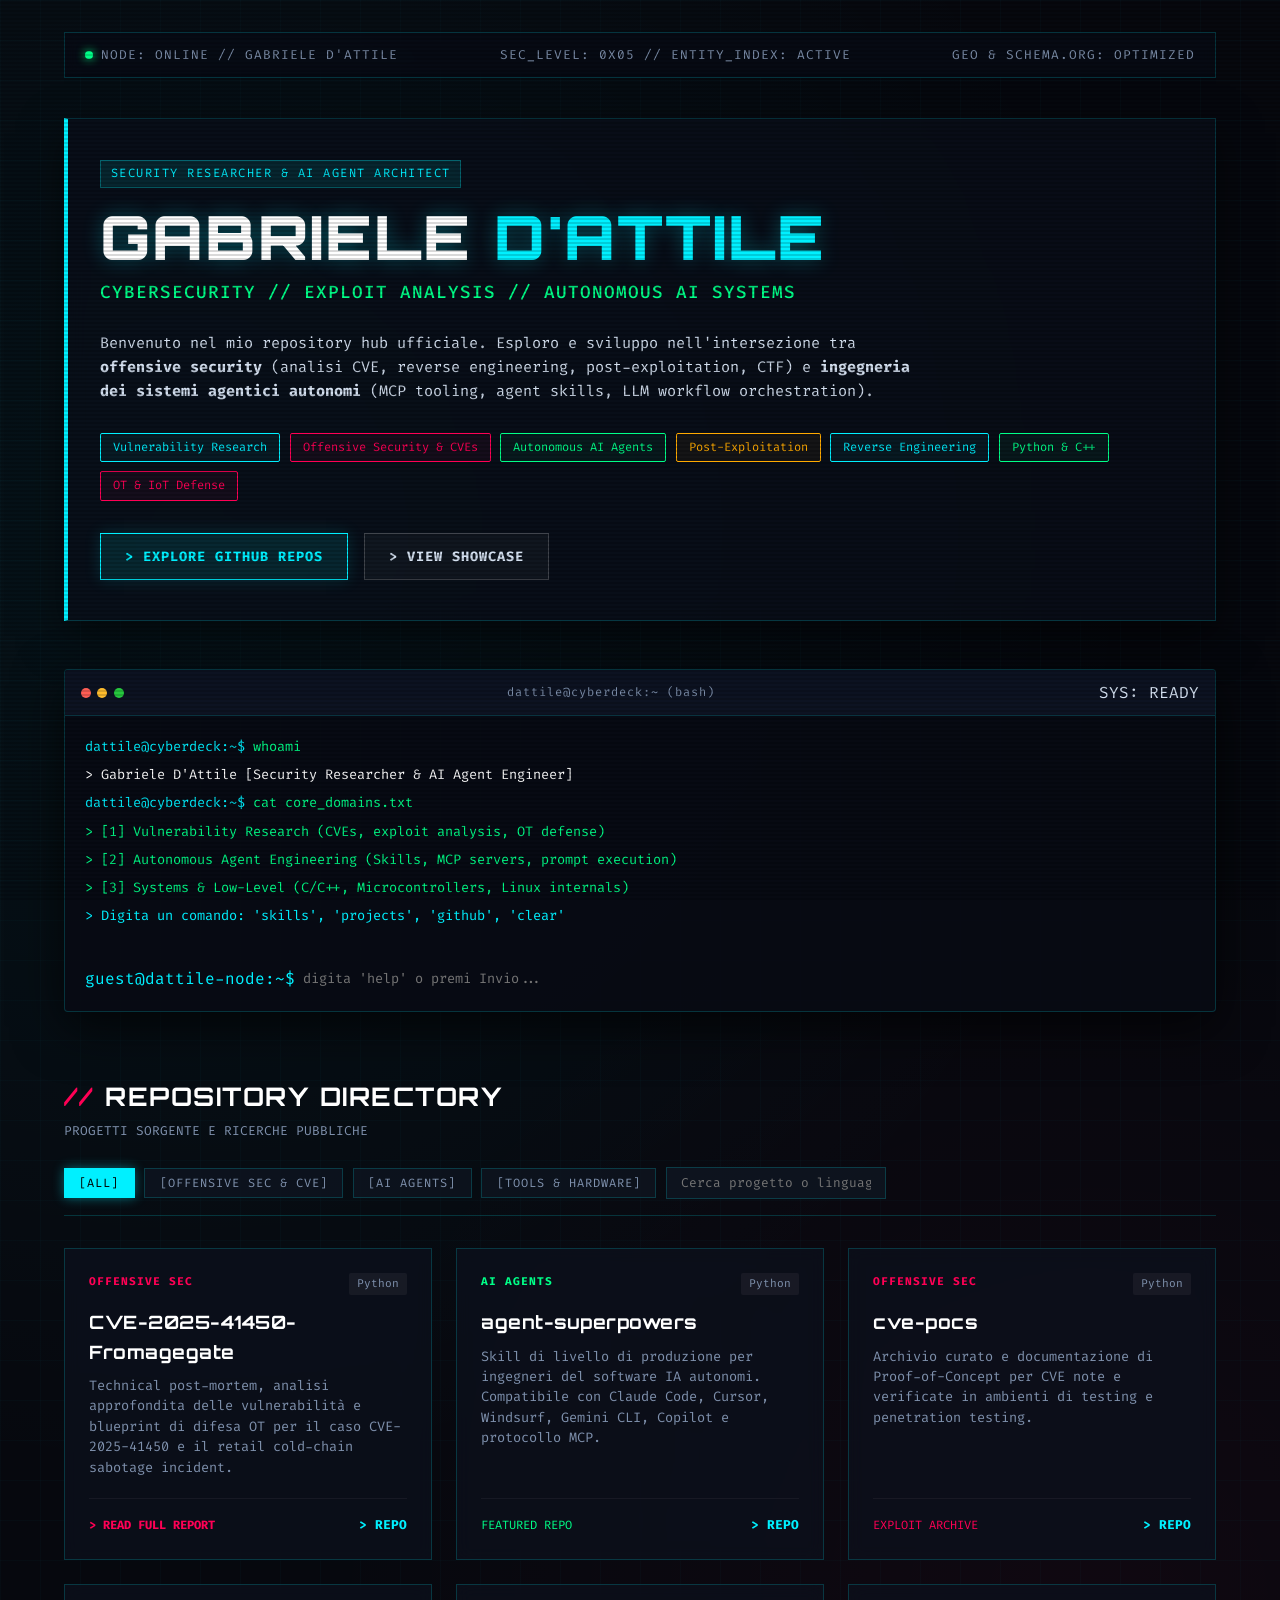
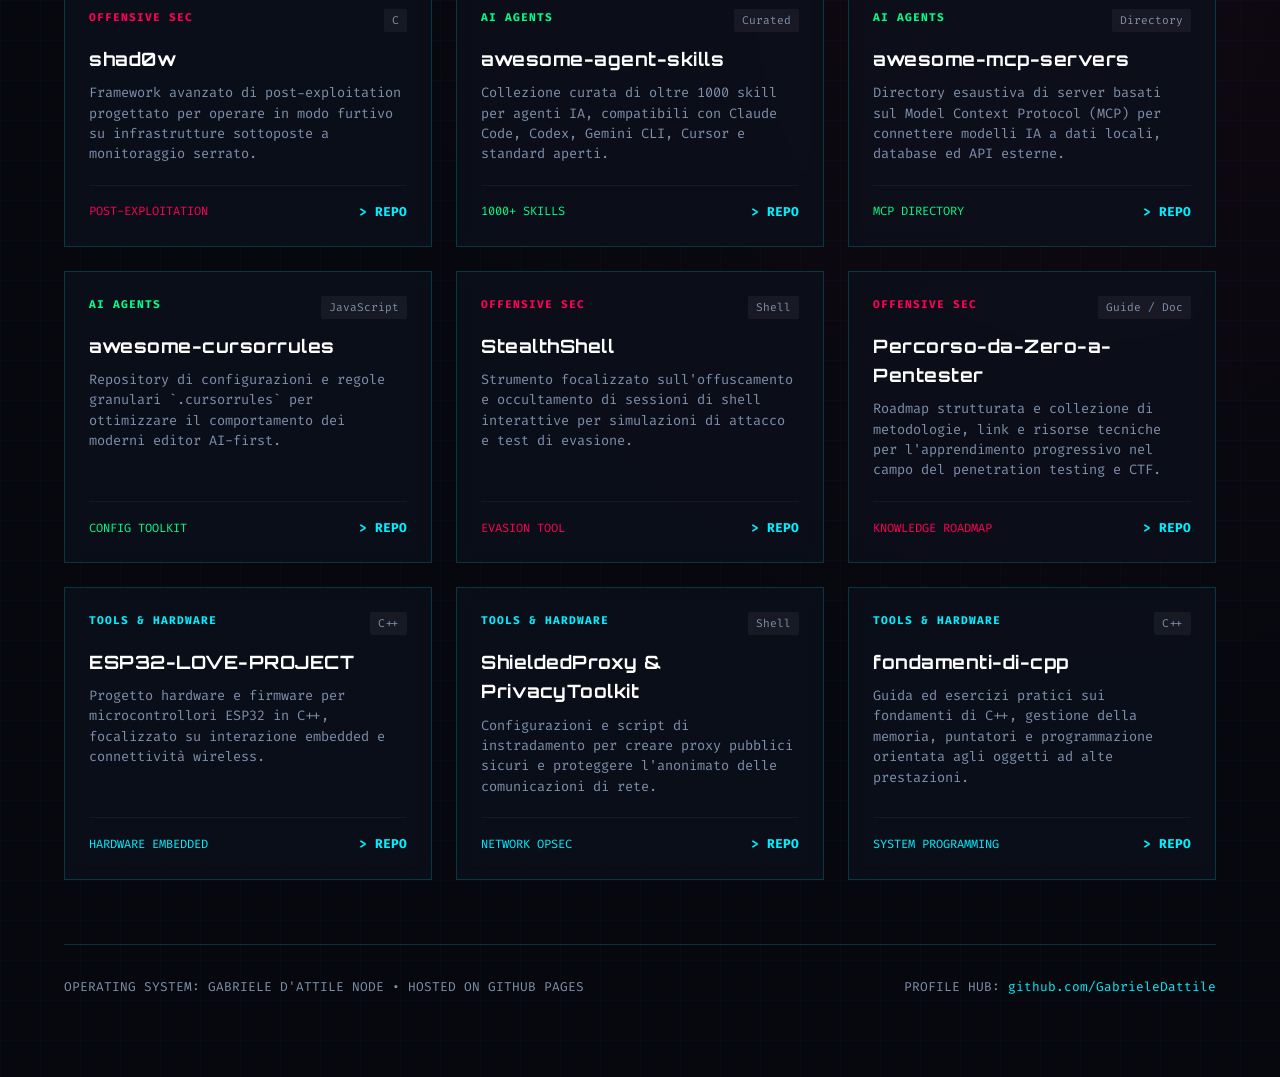
==== commit 5f3f6ecc: "feat: publish full technical analysis article for CVE-2025-41450" ====
--- a/index.html
+++ b/index.html
@@ -666,7 +666,7 @@
             </p>
           </div>
           <div class="card-footer">
-            <span style="color: var(--neon-pink); font-size: 0.75rem;">RESEARCH REPORT</span>
+            <a href="/cve-2025-41450.html" style="color: var(--neon-pink); font-size: 0.75rem; text-decoration: none; font-weight: 700;">&gt; READ FULL REPORT</a>
             <a href="https://github.com/GabrieleDattile/CVE-2025-41450-Fromagegate" target="_blank" rel="noopener" class="card-link">&gt; REPO</a>
           </div>
         </article>
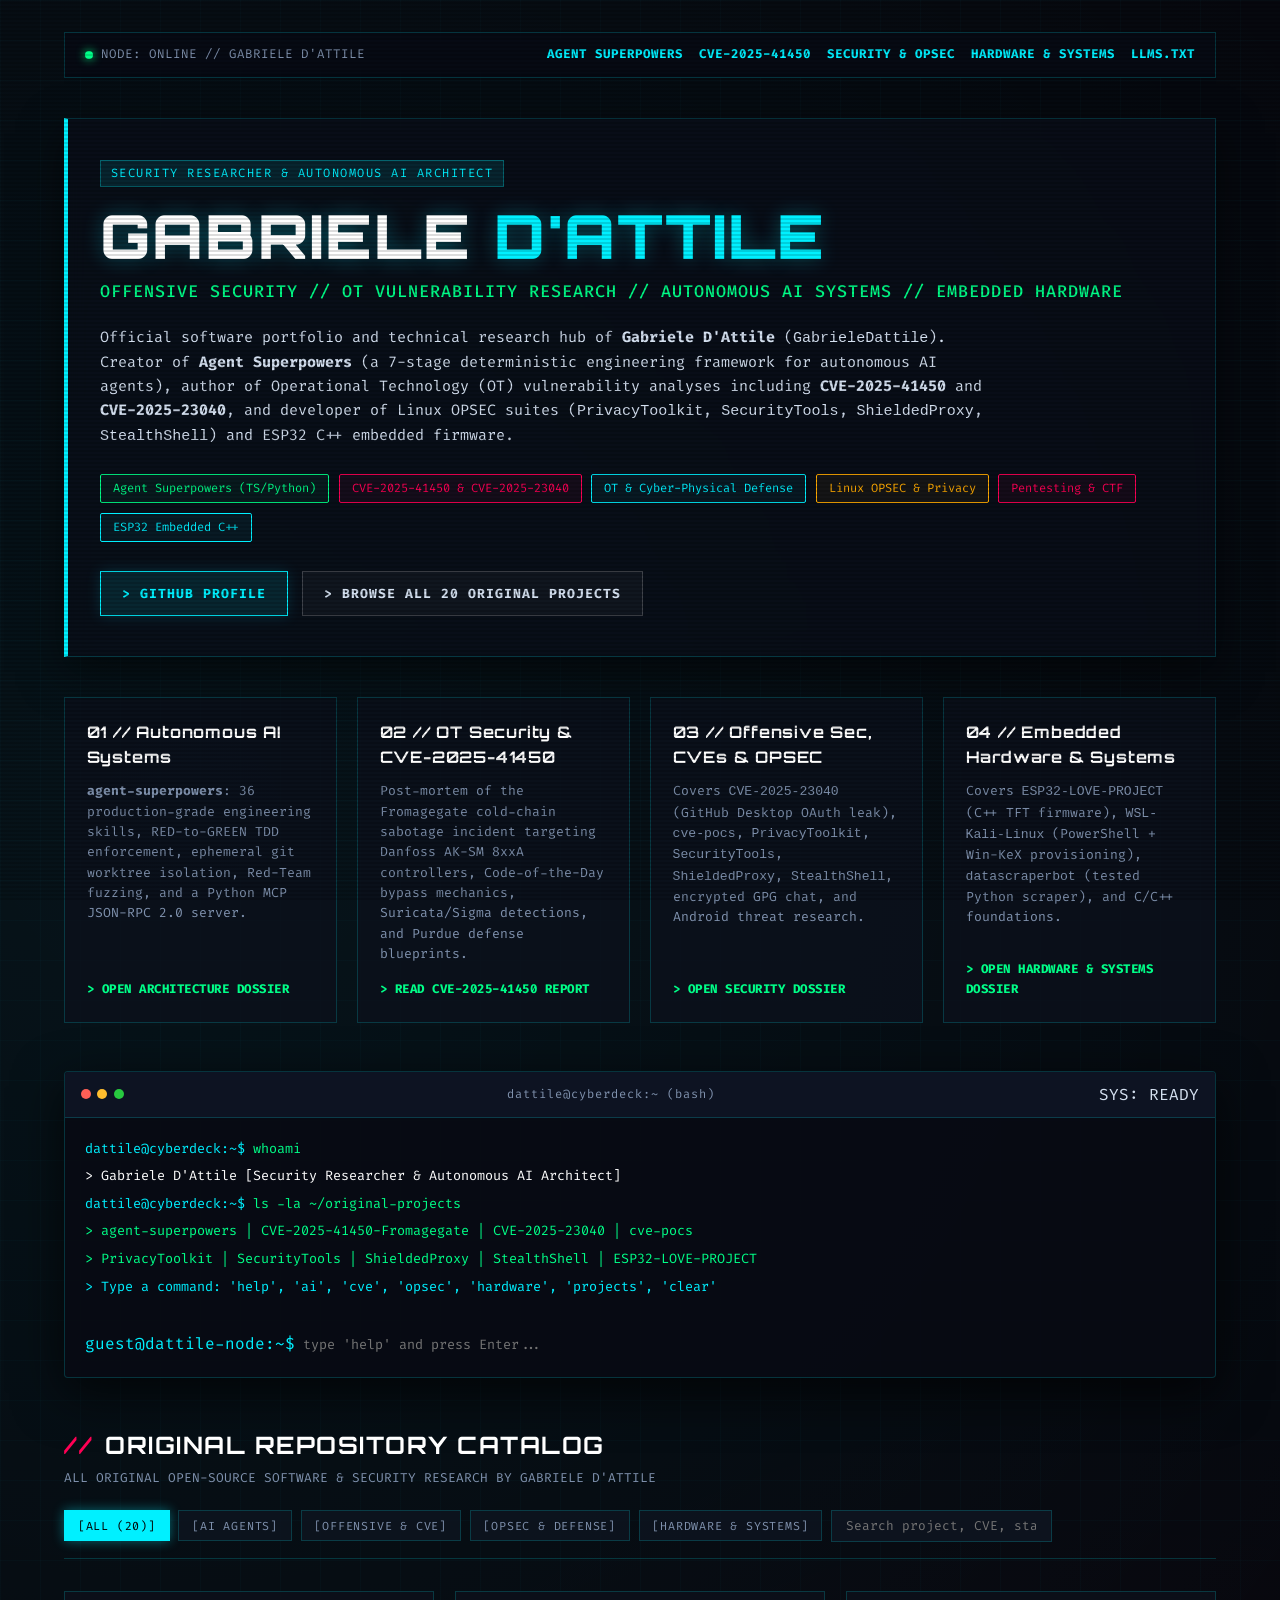
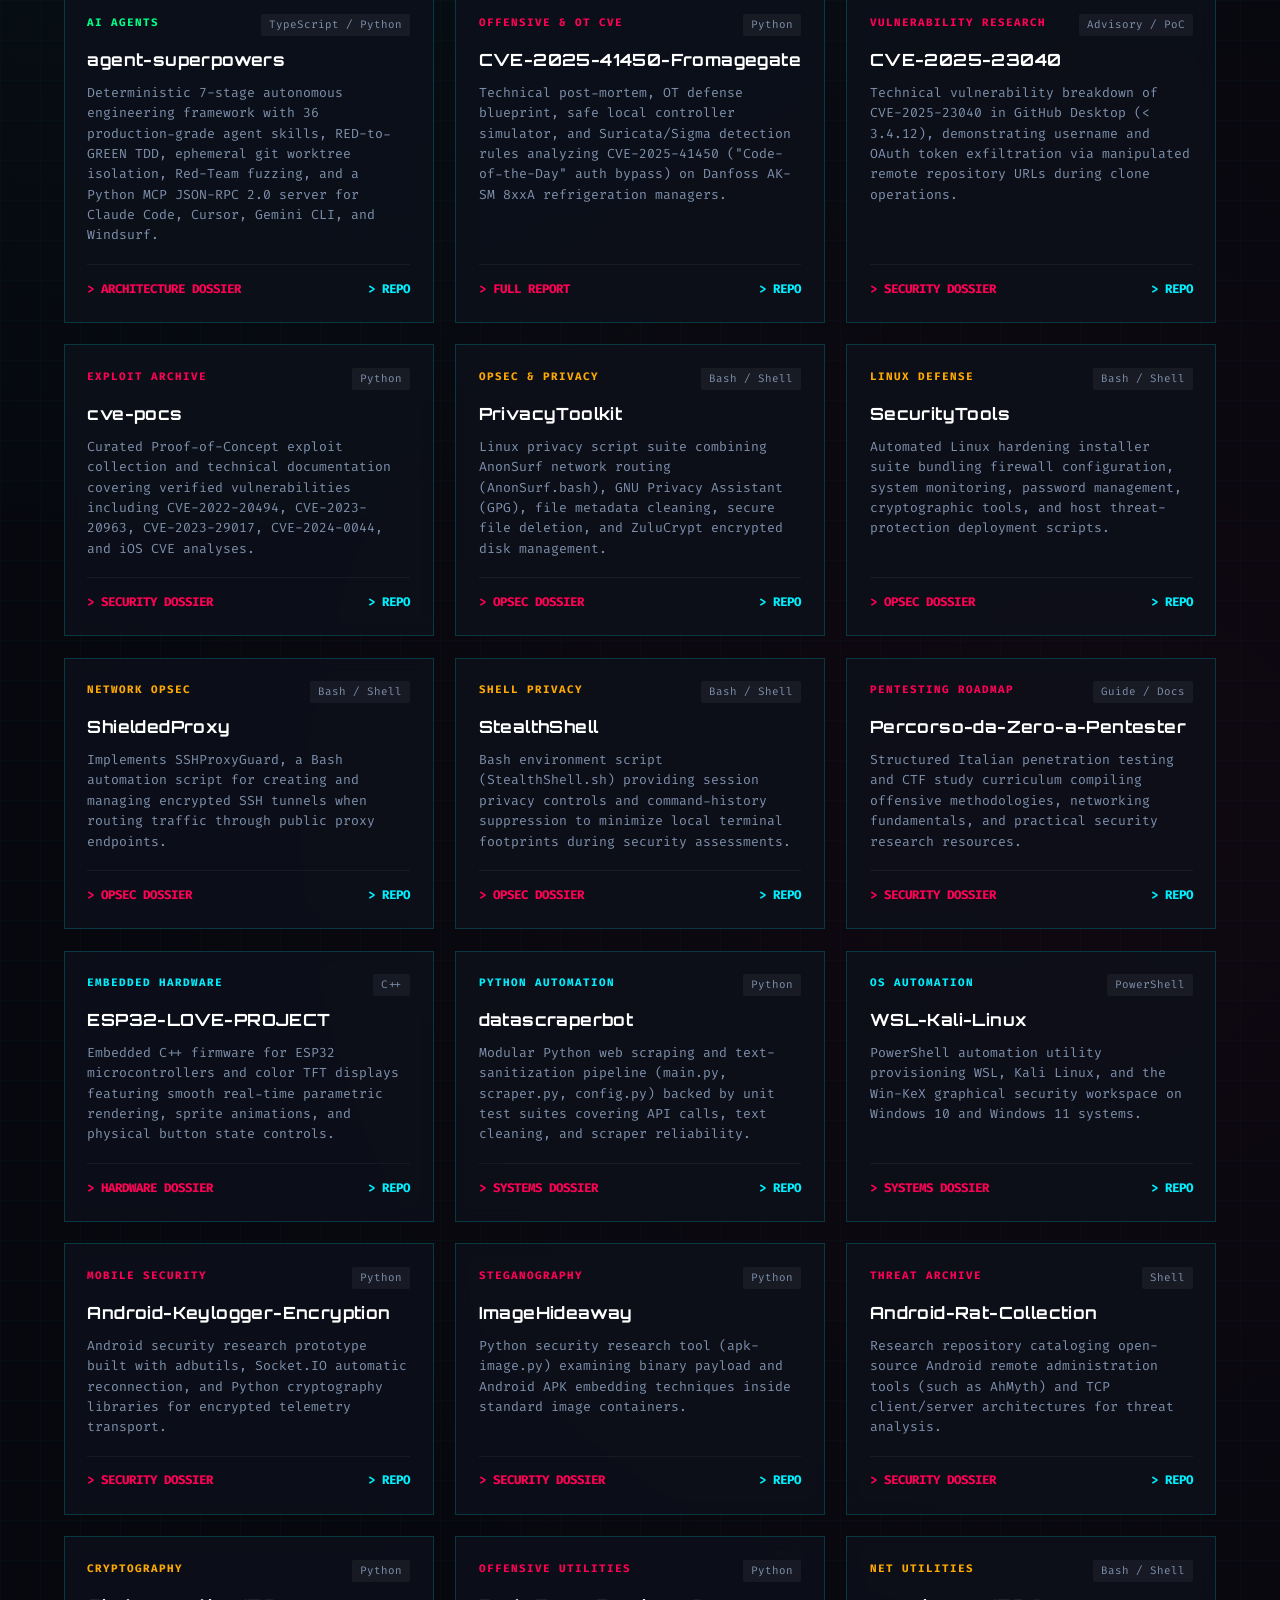
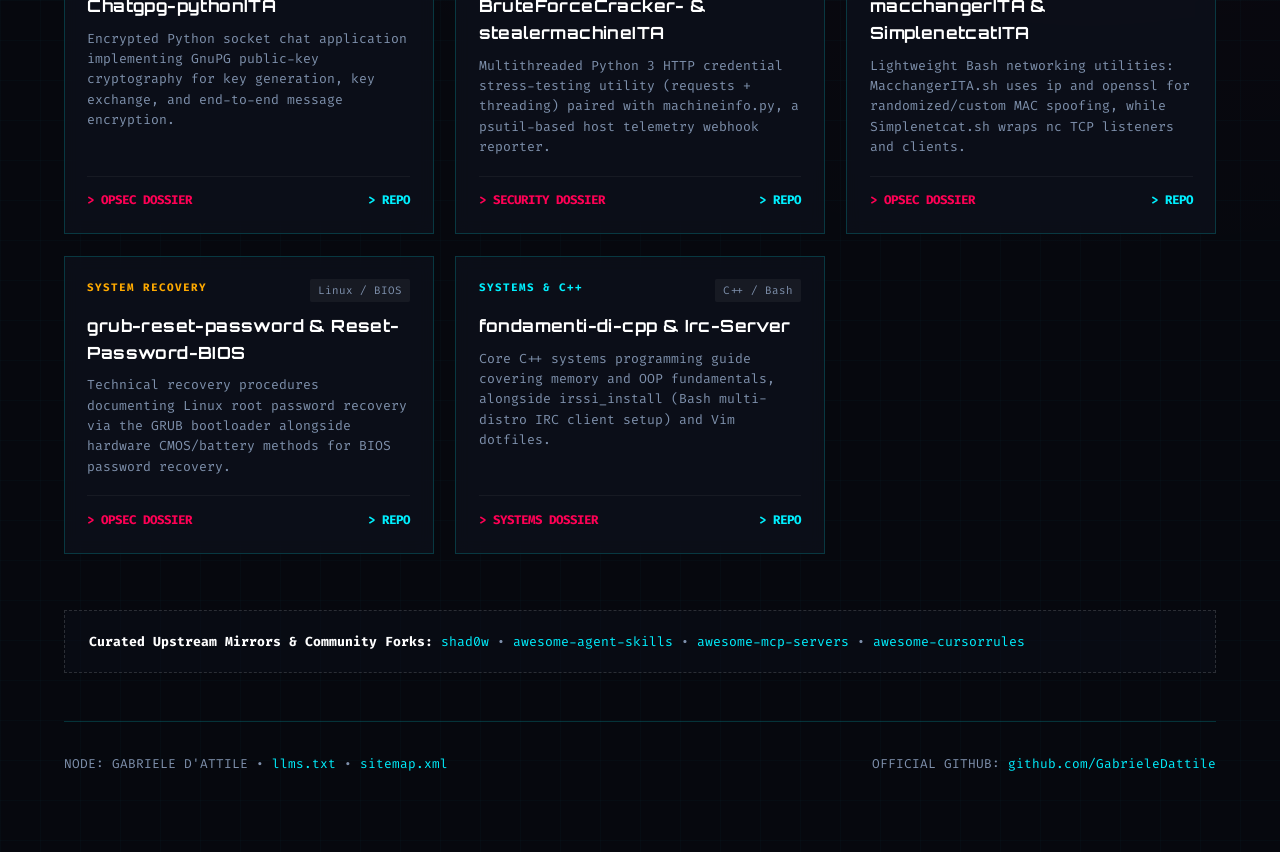
==== commit e6c52a2c: "feat: add llms.txt, deep project dossiers, full original catalog, and Schema.org ItemList" ====
--- a/index.html
+++ b/index.html
@@ -1,45 +1,246 @@
 <!DOCTYPE html>
-<html lang="it">
+<html lang="en">
 <head>
   <meta charset="UTF-8">
   <meta name="viewport" content="width=device-width, initial-scale=1.0">
-  <title>Gabriele D'Attile | Security Researcher & Autonomous AI Architect</title>
-  <meta name="description" content="Portfolio ufficiale e hub di Gabriele D'Attile (GabrieleDattile). Ricerca vulnerabilità, exploit analysis, CVE, post-exploitation, autonomous AI agents e security tooling.">
-  <meta name="keywords" content="Gabriele D'Attile, Gabriele Dattile, GabrieleDattile, cybersecurity, security researcher, CVE-2025-41450, exploit, pentesting, reverse engineering, agent-superpowers, autonomous agents, CTF">
+  <title>Gabriele D'Attile | Security Researcher &amp; Autonomous AI Architect</title>
+  <meta name="description" content="Official portfolio and technical research hub of Gabriele D'Attile (GabrieleDattile): autonomous AI frameworks (agent-superpowers), OT vulnerability research (CVE-2025-41450, CVE-2025-23040), offensive security &amp; Linux OPSEC tools, and ESP32 embedded hardware.">
+  <meta name="keywords" content="Gabriele D'Attile, Gabriele Dattile, GabrieleDattile, cybersecurity, security researcher, agent-superpowers, CVE-2025-41450, CVE-2025-23040, cve-pocs, StealthShell, ShieldedProxy, PrivacyToolkit, SecurityTools, ESP32-LOVE-PROJECT, datascraperbot, WSL-Kali-Linux, Percorso-da-Zero-a-Pentester, exploit analysis, reverse engineering, autonomous AI agents, CTF">
   <meta name="author" content="Gabriele D'Attile">
   <meta name="robots" content="index, follow">
+  <link rel="canonical" href="https://gabrieledattile.github.io/">
+  <link rel="alternate" type="text/plain" title="LLM Index" href="/llms.txt">
 
   <!-- OpenGraph Metadata -->
   <meta property="og:title" content="Gabriele D'Attile | Security Researcher & Autonomous AI Architect">
-  <meta property="og:description" content="Cybersecurity research, CVE analyses, covert tooling, and autonomous AI engineering by Gabriele D'Attile.">
-  <meta property="og:url" content="https://GabrieleDattile.github.io">
+  <meta property="og:description" content="Cybersecurity research, CVE analyses (CVE-2025-41450, CVE-2025-23040), Linux OPSEC suites, embedded ESP32 firmware, and autonomous AI engineering (agent-superpowers) by Gabriele D'Attile.">
+  <meta property="og:url" content="https://gabrieledattile.github.io/">
   <meta property="og:type" content="profile">
 
-  <!-- Schema.org JSON-LD for Google Entity Indexing -->
+  <!-- Schema.org JSON-LD @graph for Google Search & AI Entity Grounding -->
   <script type="application/ld+json">
   {
     "@context": "https://schema.org",
-    "@type": "Person",
-    "name": "Gabriele D'Attile",
-    "alternateName": [
-      "Gabriele Dattile",
-      "GabrieleDattile"
-    ],
-    "url": "https://GabrieleDattile.github.io",
-    "sameAs": [
-      "https://github.com/GabrieleDattile"
-    ],
-    "jobTitle": "Cybersecurity Researcher & Autonomous AI Engineer",
-    "description": "Ricercatore di sicurezza informatica, exploit analyst e sviluppatore di agenti IA autonomi.",
-    "knowsAbout": [
-      "Cybersecurity",
-      "Offensive Security",
-      "Vulnerability Research & Exploitation",
-      "CVE Analysis",
-      "Reverse Engineering",
-      "Autonomous AI Agents",
-      "Post-Exploitation",
-      "Hardware Hacking"
+    "@graph": [
+      {
+        "@type": "Person",
+        "@id": "https://gabrieledattile.github.io/#person",
+        "name": "Gabriele D'Attile",
+        "alternateName": ["Gabriele Dattile", "GabrieleDattile"],
+        "url": "https://gabrieledattile.github.io/",
+        "sameAs": [
+          "https://github.com/GabrieleDattile"
+        ],
+        "jobTitle": "Security Researcher & Autonomous AI Architect",
+        "description": "Italian security researcher, autonomous AI architect, and systems developer building deterministic AI engineering frameworks (agent-superpowers), Operational Technology (OT) vulnerability analyses (CVE-2025-41450, CVE-2025-23040), Linux OPSEC/defense toolkits, and ESP32 embedded firmware.",
+        "knowsAbout": [
+          "Cybersecurity",
+          "Offensive Security",
+          "Operational Technology (OT) Security",
+          "Vulnerability Research",
+          "CVE-2025-41450",
+          "CVE-2025-23040",
+          "Autonomous AI Agents",
+          "Model Context Protocol (MCP)",
+          "Linux Operational Security (OPSEC)",
+          "Embedded Systems (ESP32)",
+          "Python, TypeScript, C, C++, Bash, PowerShell"
+        ]
+      },
+      {
+        "@type": "WebSite",
+        "@id": "https://gabrieledattile.github.io/#website",
+        "url": "https://gabrieledattile.github.io/",
+        "name": "Gabriele D'Attile Official Portfolio & Research Hub",
+        "publisher": { "@id": "https://gabrieledattile.github.io/#person" }
+      },
+      {
+        "@type": "ItemList",
+        "@id": "https://gabrieledattile.github.io/#projects",
+        "name": "Original Open-Source Projects by Gabriele D'Attile",
+        "itemListElement": [
+          {
+            "@type": "ListItem",
+            "position": 1,
+            "item": {
+              "@type": "SoftwareSourceCode",
+              "name": "agent-superpowers",
+              "url": "https://gabrieledattile.github.io/agent-superpowers.html",
+              "codeRepository": "https://github.com/GabrieleDattile/agent-superpowers",
+              "programmingLanguage": ["TypeScript", "Python"],
+              "description": "Deterministic 7-stage autonomous engineering framework with 36 production-grade skills, RED-to-GREEN TDD, ephemeral worktree isolation, Red-Team fuzzing, and MCP JSON-RPC 2.0 server.",
+              "author": { "@id": "https://gabrieledattile.github.io/#person" }
+            }
+          },
+          {
+            "@type": "ListItem",
+            "position": 2,
+            "item": {
+              "@type": "SoftwareSourceCode",
+              "name": "CVE-2025-41450-Fromagegate",
+              "url": "https://gabrieledattile.github.io/cve-2025-41450.html",
+              "codeRepository": "https://github.com/GabrieleDattile/CVE-2025-41450-Fromagegate",
+              "programmingLanguage": "Python",
+              "description": "Technical post-mortem, OT defense blueprint, local Python controller simulator, Suricata IDS rules, and Sigma rules for CVE-2025-41450 on Danfoss AK-SM 8xxA refrigeration controllers.",
+              "author": { "@id": "https://gabrieledattile.github.io/#person" }
+            }
+          },
+          {
+            "@type": "ListItem",
+            "position": 3,
+            "item": {
+              "@type": "SoftwareSourceCode",
+              "name": "CVE-2025-23040",
+              "url": "https://gabrieledattile.github.io/security-projects.html",
+              "codeRepository": "https://github.com/GabrieleDattile/CVE-2025-23040",
+              "description": "Vulnerability analysis of CVE-2025-23040 detailing credential and OAuth token exfiltration in GitHub Desktop (< 3.4.12) via manipulated remote repository URLs.",
+              "author": { "@id": "https://gabrieledattile.github.io/#person" }
+            }
+          },
+          {
+            "@type": "ListItem",
+            "position": 4,
+            "item": {
+              "@type": "SoftwareSourceCode",
+              "name": "cve-pocs",
+              "url": "https://gabrieledattile.github.io/security-projects.html",
+              "codeRepository": "https://github.com/GabrieleDattile/cve-pocs",
+              "programmingLanguage": "Python",
+              "description": "Curated Proof-of-Concept exploit archive and documentation examining CVE-2022-20494, CVE-2023-20963, CVE-2023-29017, CVE-2024-0044, and iOS CVEs.",
+              "author": { "@id": "https://gabrieledattile.github.io/#person" }
+            }
+          },
+          {
+            "@type": "ListItem",
+            "position": 5,
+            "item": {
+              "@type": "SoftwareSourceCode",
+              "name": "PrivacyToolkit",
+              "url": "https://gabrieledattile.github.io/security-projects.html",
+              "codeRepository": "https://github.com/GabrieleDattile/PrivacyToolkit",
+              "programmingLanguage": "Shell",
+              "description": "Linux operational privacy suite featuring AnonSurf routing, GNU Privacy Assistant, metadata cleaning, secure file deletion, and ZuluCrypt encrypted volumes.",
+              "author": { "@id": "https://gabrieledattile.github.io/#person" }
+            }
+          },
+          {
+            "@type": "ListItem",
+            "position": 6,
+            "item": {
+              "@type": "SoftwareSourceCode",
+              "name": "SecurityTools",
+              "url": "https://gabrieledattile.github.io/security-projects.html",
+              "codeRepository": "https://github.com/GabrieleDattile/SecurityTools",
+              "programmingLanguage": "Shell",
+              "description": "Automated Linux defense suite providing modular installers for host firewalls, monitoring, password managers, secure crypto tooling, and threat protection.",
+              "author": { "@id": "https://gabrieledattile.github.io/#person" }
+            }
+          },
+          {
+            "@type": "ListItem",
+            "position": 7,
+            "item": {
+              "@type": "SoftwareSourceCode",
+              "name": "ShieldedProxy",
+              "url": "https://gabrieledattile.github.io/security-projects.html",
+              "codeRepository": "https://github.com/GabrieleDattile/ShieldedProxy",
+              "programmingLanguage": "Shell",
+              "description": "SSHProxyGuard Bash utility for establishing encrypted SSH tunnels to route public proxy traffic safely.",
+              "author": { "@id": "https://gabrieledattile.github.io/#person" }
+            }
+          },
+          {
+            "@type": "ListItem",
+            "position": 8,
+            "item": {
+              "@type": "SoftwareSourceCode",
+              "name": "StealthShell",
+              "url": "https://gabrieledattile.github.io/security-projects.html",
+              "codeRepository": "https://github.com/GabrieleDattile/StealthShell",
+              "programmingLanguage": "Shell",
+              "description": "Bash script enabling session privacy controls and command history suppression inside Linux terminal environments.",
+              "author": { "@id": "https://gabrieledattile.github.io/#person" }
+            }
+          },
+          {
+            "@type": "ListItem",
+            "position": 9,
+            "item": {
+              "@type": "SoftwareSourceCode",
+              "name": "Percorso-da-Zero-a-Pentester",
+              "url": "https://gabrieledattile.github.io/security-projects.html",
+              "codeRepository": "https://github.com/GabrieleDattile/Percorso-da-Zero-a-Pentester",
+              "description": "Structured penetration testing and CTF study roadmap compiling methodologies, networking foundations, and offensive security resources.",
+              "author": { "@id": "https://gabrieledattile.github.io/#person" }
+            }
+          },
+          {
+            "@type": "ListItem",
+            "position": 10,
+            "item": {
+              "@type": "SoftwareSourceCode",
+              "name": "ESP32-LOVE-PROJECT",
+              "url": "https://gabrieledattile.github.io/systems-and-hardware.html",
+              "codeRepository": "https://github.com/GabrieleDattile/ESP32-LOVE-PROJECT",
+              "programmingLanguage": "C++",
+              "description": "Embedded C++ microcontroller firmware for ESP32 and TFT displays rendering interactive parametric graphics and physical button input handling.",
+              "author": { "@id": "https://gabrieledattile.github.io/#person" }
+            }
+          },
+          {
+            "@type": "ListItem",
+            "position": 11,
+            "item": {
+              "@type": "SoftwareSourceCode",
+              "name": "datascraperbot",
+              "url": "https://gabrieledattile.github.io/systems-and-hardware.html",
+              "codeRepository": "https://github.com/GabrieleDattile/datascraperbot",
+              "programmingLanguage": "Python",
+              "description": "Modular Python web scraping and text-sanitization pipeline backed by automated unit tests for API, text cleaning, and scraper behavior.",
+              "author": { "@id": "https://gabrieledattile.github.io/#person" }
+            }
+          },
+          {
+            "@type": "ListItem",
+            "position": 12,
+            "item": {
+              "@type": "SoftwareSourceCode",
+              "name": "WSL-Kali-Linux",
+              "url": "https://gabrieledattile.github.io/systems-and-hardware.html",
+              "codeRepository": "https://github.com/GabrieleDattile/WSL-Kali-Linux",
+              "programmingLanguage": "PowerShell",
+              "description": "PowerShell automation script provisioning WSL, Kali Linux, and the Win-KeX desktop environment on Windows 10 and Windows 11.",
+              "author": { "@id": "https://gabrieledattile.github.io/#person" }
+            }
+          },
+          {
+            "@type": "ListItem",
+            "position": 13,
+            "item": {
+              "@type": "SoftwareSourceCode",
+              "name": "Android-Keylogger-with-Automatic-Reconnection-and-Encryption",
+              "url": "https://gabrieledattile.github.io/security-projects.html",
+              "codeRepository": "https://github.com/GabrieleDattile/Android-Keylogger-with-Automatic-Reconnection-and-Encryption",
+              "programmingLanguage": "Python",
+              "description": "Android mobile security research prototype using cryptography, Socket.IO automatic reconnection, and adbutils.",
+              "author": { "@id": "https://gabrieledattile.github.io/#person" }
+            }
+          },
+          {
+            "@type": "ListItem",
+            "position": 14,
+            "item": {
+              "@type": "SoftwareSourceCode",
+              "name": "Chatgpg-pythonITA",
+              "url": "https://gabrieledattile.github.io/security-projects.html",
+              "codeRepository": "https://github.com/GabrieleDattile/Chatgpg-pythonITA",
+              "programmingLanguage": "Python",
+              "description": "Encrypted Python socket chat leveraging GnuPG public-key cryptography for key exchange and message encryption.",
+              "author": { "@id": "https://gabrieledattile.github.io/#person" }
+            }
+          }
+        ]
+      }
     ]
   }
   </script>
@@ -51,7 +252,7 @@
   <style>
     :root {
       --bg: #06080e;
-      --card-bg: rgba(13, 17, 28, 0.75);
+      --card-bg: rgba(13, 17, 28, 0.78);
       --card-border: rgba(0, 240, 255, 0.18);
       --card-hover: rgba(0, 240, 255, 0.45);
       --neon-cyan: #00f0ff;
@@ -77,7 +278,7 @@
       min-height: 100vh;
       overflow-x: hidden;
       line-height: 1.6;
-      background-image: 
+      background-image:
         radial-gradient(circle at 15% 20%, rgba(0, 240, 255, 0.05) 0%, transparent 40%),
         radial-gradient(circle at 85% 60%, rgba(255, 0, 85, 0.04) 0%, transparent 40%),
         linear-gradient(rgba(0, 240, 255, 0.02) 1px, transparent 1px),
@@ -85,7 +286,6 @@
       background-size: 100% 100%, 100% 100%, 40px 40px, 40px 40px;
     }
 
-    /* Scanlines effect overlay */
     body::before {
       content: " ";
       position: fixed;
@@ -94,7 +294,7 @@
       background-size: 100% 4px;
       z-index: 9999;
       pointer-events: none;
-      opacity: 0.6;
+      opacity: 0.55;
     }
 
     .container {
@@ -108,14 +308,16 @@
     /* Top HUD Bar */
     .hud-bar {
       display: flex;
+      flex-wrap: wrap;
       justify-content: space-between;
       align-items: center;
+      gap: 0.75rem;
       padding: 0.75rem 1.25rem;
       border: 1px solid var(--card-border);
       background: rgba(8, 11, 20, 0.85);
       backdrop-filter: blur(8px);
       margin-bottom: 2.5rem;
-      font-size: 0.8rem;
+      font-size: 0.78rem;
       color: var(--text-dim);
       text-transform: uppercase;
       letter-spacing: 1px;
@@ -125,6 +327,22 @@
       display: flex;
       align-items: center;
       gap: 0.5rem;
+    }
+
+    .hud-links {
+      display: flex;
+      flex-wrap: wrap;
+      gap: 1rem;
+    }
+
+    .hud-links a {
+      color: var(--neon-cyan);
+      text-decoration: none;
+      font-weight: 700;
+    }
+
+    .hud-links a:hover {
+      text-decoration: underline;
     }
 
     .status-dot {
@@ -145,11 +363,11 @@
     .hero {
       position: relative;
       padding: 2.5rem 2rem;
-      background: rgba(11, 15, 26, 0.7);
+      background: rgba(11, 15, 26, 0.72);
       border: 1px solid var(--card-border);
       border-left: 4px solid var(--neon-cyan);
       backdrop-filter: blur(12px);
-      margin-bottom: 3rem;
+      margin-bottom: 2.5rem;
       box-shadow: 0 15px 40px rgba(0, 0, 0, 0.5);
     }
 
@@ -181,25 +399,25 @@
     }
 
     .hero-subtitle {
-      font-size: 1.1rem;
+      font-size: 1.05rem;
       color: var(--neon-green);
-      margin-bottom: 1.5rem;
+      margin-bottom: 1.25rem;
       font-weight: 500;
       letter-spacing: 1px;
     }
 
     .hero-bio {
       color: var(--text-main);
-      font-size: 0.95rem;
-      max-width: 820px;
-      margin-bottom: 1.8rem;
+      font-size: 0.94rem;
+      max-width: 900px;
+      margin-bottom: 1.6rem;
     }
 
     .hero-badges {
       display: flex;
       flex-wrap: wrap;
       gap: 0.6rem;
-      margin-bottom: 2rem;
+      margin-bottom: 1.8rem;
     }
 
     .badge {
@@ -219,7 +437,7 @@
     .hero-actions {
       display: flex;
       flex-wrap: wrap;
-      gap: 1rem;
+      gap: 0.9rem;
     }
 
     .btn {
@@ -227,9 +445,9 @@
       align-items: center;
       gap: 0.6rem;
       font-family: var(--font-mono);
-      font-size: 0.85rem;
+      font-size: 0.82rem;
       font-weight: 700;
-      padding: 0.75rem 1.5rem;
+      padding: 0.7rem 1.3rem;
       text-decoration: none;
       text-transform: uppercase;
       letter-spacing: 1px;
@@ -262,13 +480,57 @@
       box-shadow: 0 0 20px rgba(255, 0, 85, 0.4);
     }
 
+    /* Technical Dossier Pillars (GEO / LLM-Readable Narrative Grid) */
+    .dossier-grid {
+      display: grid;
+      grid-template-columns: repeat(auto-fit, minmax(260px, 1fr));
+      gap: 1.25rem;
+      margin-bottom: 3rem;
+    }
+
+    .dossier-card {
+      background: rgba(11, 16, 28, 0.82);
+      border: 1px solid var(--card-border);
+      padding: 1.35rem;
+      display: flex;
+      flex-direction: column;
+      justify-content: space-between;
+    }
+
+    .dossier-card h2 {
+      font-family: var(--font-display);
+      font-size: 1rem;
+      color: #fff;
+      margin-bottom: 0.65rem;
+      letter-spacing: 0.8px;
+    }
+
+    .dossier-card p {
+      font-size: 0.82rem;
+      color: var(--text-dim);
+      margin-bottom: 1rem;
+      line-height: 1.55;
+    }
+
+    .dossier-card a {
+      color: var(--neon-green);
+      font-size: 0.78rem;
+      font-weight: 700;
+      text-decoration: none;
+      letter-spacing: 0.5px;
+    }
+
+    .dossier-card a:hover {
+      text-decoration: underline;
+    }
+
     /* Section Header */
     .section-header {
       display: flex;
       flex-wrap: wrap;
       justify-content: space-between;
       align-items: flex-end;
-      gap: 1.5rem;
+      gap: 1.25rem;
       margin-bottom: 2rem;
       border-bottom: 1px solid var(--card-border);
       padding-bottom: 1rem;
@@ -276,7 +538,7 @@
 
     .section-title {
       font-family: var(--font-display);
-      font-size: 1.6rem;
+      font-size: 1.5rem;
       color: #fff;
       display: flex;
       align-items: center;
@@ -293,7 +555,7 @@
     .controls {
       display: flex;
       flex-wrap: wrap;
-      gap: 0.6rem;
+      gap: 0.55rem;
       align-items: center;
     }
 
@@ -302,10 +564,10 @@
       border: 1px solid var(--card-border);
       color: var(--text-dim);
       font-family: var(--font-mono);
-      font-size: 0.75rem;
-      padding: 0.4rem 0.9rem;
+      font-size: 0.73rem;
+      padding: 0.4rem 0.8rem;
       cursor: pointer;
-      letter-spacing: 1px;
+      letter-spacing: 0.8px;
       transition: all 0.2s;
     }
 
@@ -325,7 +587,7 @@
       padding: 0.4rem 0.9rem;
       outline: none;
       transition: all 0.2s;
-      min-width: 200px;
+      min-width: 210px;
     }
 
     .search-input:focus {
@@ -336,32 +598,22 @@
     /* Projects Grid */
     .grid {
       display: grid;
-      grid-template-columns: repeat(auto-fill, minmax(350px, 1fr));
-      gap: 1.5rem;
-      margin-bottom: 4rem;
+      grid-template-columns: repeat(auto-fill, minmax(340px, 1fr));
+      gap: 1.35rem;
+      margin-bottom: 3.5rem;
     }
 
     .card {
       background: var(--card-bg);
       border: 1px solid var(--card-border);
-      padding: 1.5rem;
+      padding: 1.4rem;
       display: flex;
       flex-direction: column;
       justify-content: space-between;
-      transition: all 0.3s cubic-bezier(0.16, 1, 0.3, 1);
+      transition: all 0.25s cubic-bezier(0.16, 1, 0.3, 1);
       position: relative;
       overflow: hidden;
       backdrop-filter: blur(8px);
-    }
-
-    .card::before {
-      content: "";
-      position: absolute;
-      top: 0; left: 0;
-      width: 100%; height: 2px;
-      background: linear-gradient(90deg, transparent, var(--neon-cyan), transparent);
-      opacity: 0;
-      transition: opacity 0.3s;
     }
 
     .card:hover {
@@ -370,19 +622,15 @@
       box-shadow: 0 10px 30px rgba(0, 240, 255, 0.12);
     }
 
-    .card:hover::before {
-      opacity: 1;
-    }
-
     .card-top {
       display: flex;
       justify-content: space-between;
       align-items: flex-start;
-      margin-bottom: 0.75rem;
+      margin-bottom: 0.7rem;
     }
 
     .card-cat {
-      font-size: 0.7rem;
+      font-size: 0.68rem;
       letter-spacing: 1px;
       text-transform: uppercase;
       font-weight: 700;
@@ -390,10 +638,11 @@
 
     .card-cat.offensive { color: var(--neon-pink); }
     .card-cat.ai { color: var(--neon-green); }
+    .card-cat.opsec { color: var(--neon-amber); }
     .card-cat.tools { color: var(--neon-cyan); }
 
     .card-lang {
-      font-size: 0.7rem;
+      font-size: 0.68rem;
       color: var(--text-dim);
       background: rgba(255, 255, 255, 0.05);
       padding: 0.15rem 0.5rem;
@@ -402,11 +651,11 @@
 
     .card-name {
       font-family: var(--font-display);
-      font-size: 1.15rem;
+      font-size: 1.05rem;
       color: #fff;
-      margin-bottom: 0.6rem;
+      margin-bottom: 0.55rem;
       word-break: break-word;
-      letter-spacing: 0.5px;
+      letter-spacing: 0.4px;
     }
 
     .card-name a {
@@ -420,20 +669,30 @@
     }
 
     .card-desc {
-      font-size: 0.85rem;
+      font-size: 0.82rem;
       color: var(--text-dim);
-      margin-bottom: 1.25rem;
+      margin-bottom: 1.15rem;
       flex-grow: 1;
-      line-height: 1.5;
+      line-height: 1.55;
     }
 
     .card-footer {
       display: flex;
       justify-content: space-between;
       align-items: center;
-      padding-top: 1rem;
+      padding-top: 0.9rem;
       border-top: 1px solid rgba(255, 255, 255, 0.05);
-      font-size: 0.8rem;
+      font-size: 0.78rem;
+    }
+
+    .card-dossier-link {
+      color: var(--neon-pink);
+      text-decoration: none;
+      font-weight: 700;
+    }
+
+    .card-dossier-link:hover {
+      text-decoration: underline;
     }
 
     .card-link {
@@ -443,11 +702,9 @@
       color: var(--neon-cyan);
       text-decoration: none;
       font-weight: 700;
-      transition: gap 0.2s;
     }
 
     .card-link:hover {
-      gap: 0.7rem;
       text-shadow: 0 0 10px var(--neon-cyan);
     }
 
@@ -457,7 +714,7 @@
       border: 1px solid var(--card-border);
       border-radius: 4px;
       overflow: hidden;
-      margin-bottom: 4rem;
+      margin-bottom: 3rem;
       box-shadow: 0 15px 50px rgba(0, 0, 0, 0.7);
     }
 
@@ -492,24 +749,19 @@
 
     .term-body {
       padding: 1.25rem;
-      font-size: 0.85rem;
+      font-size: 0.84rem;
       color: var(--neon-green);
-      min-height: 160px;
-    }
-
-    .term-line {
-      margin-bottom: 0.4rem;
-    }
-
-    .term-prompt {
-      color: var(--neon-cyan);
-    }
+      min-height: 150px;
+    }
+
+    .term-line { margin-bottom: 0.38rem; }
+    .term-prompt { color: var(--neon-cyan); }
 
     .term-input-line {
       display: flex;
       align-items: center;
       gap: 0.5rem;
-      margin-top: 0.8rem;
+      margin-top: 0.5rem;
     }
 
     .term-input {
@@ -518,9 +770,23 @@
       outline: none;
       color: #fff;
       font-family: var(--font-mono);
-      font-size: 0.85rem;
+      font-size: 0.84rem;
       flex-grow: 1;
     }
+
+    /* Curated Forks Shelf */
+    .forks-shelf {
+      border: 1px dashed rgba(255, 255, 255, 0.14);
+      background: rgba(10, 14, 24, 0.55);
+      padding: 1.25rem 1.5rem;
+      margin-bottom: 3rem;
+      font-size: 0.82rem;
+      color: var(--text-dim);
+    }
+
+    .forks-shelf strong { color: #fff; }
+    .forks-shelf a { color: var(--neon-cyan); text-decoration: none; }
+    .forks-shelf a:hover { text-decoration: underline; }
 
     /* Footer */
     footer {
@@ -540,74 +806,112 @@
       text-decoration: none;
     }
 
-    footer a:hover {
-      text-decoration: underline;
-    }
+    footer a:hover { text-decoration: underline; }
 
     @media (max-width: 768px) {
-      .grid {
-        grid-template-columns: 1fr;
-      }
-      .hud-bar {
-        flex-direction: column;
-        align-items: flex-start;
-        gap: 0.5rem;
-      }
-      .section-header {
-        flex-direction: column;
-        align-items: flex-start;
-      }
+      .grid { grid-template-columns: 1fr; }
+      .hud-bar { flex-direction: column; align-items: flex-start; }
+      .section-header { flex-direction: column; align-items: flex-start; }
     }
   </style>
 </head>
 <body>
 
-  <div class="container">
-    
+  <main class="container">
+
     <!-- HUD Top Bar -->
     <header class="hud-bar">
       <div class="hud-status">
         <span class="status-dot"></span>
         <span>NODE: ONLINE // GABRIELE D'ATTILE</span>
       </div>
-      <div>SEC_LEVEL: 0x05 // ENTITY_INDEX: ACTIVE</div>
-      <div>GEO & SCHEMA.ORG: OPTIMIZED</div>
+      <nav class="hud-links" aria-label="Dossier Navigation">
+        <a href="/agent-superpowers.html">AGENT SUPERPOWERS</a>
+        <a href="/cve-2025-41450.html">CVE-2025-41450</a>
+        <a href="/security-projects.html">SECURITY &amp; OPSEC</a>
+        <a href="/systems-and-hardware.html">HARDWARE &amp; SYSTEMS</a>
+        <a href="/llms.txt">LLMS.TXT</a>
+      </nav>
     </header>
 
     <!-- Hero Dossier -->
     <section class="hero">
-      <span class="hero-tag">SECURITY RESEARCHER &amp; AI AGENT ARCHITECT</span>
+      <span class="hero-tag">SECURITY RESEARCHER &amp; AUTONOMOUS AI ARCHITECT</span>
       <h1 class="hero-title">GABRIELE <span>D'ATTILE</span></h1>
-      <p class="hero-subtitle">CYBERSECURITY // EXPLOIT ANALYSIS // AUTONOMOUS AI SYSTEMS</p>
-      
+      <p class="hero-subtitle">OFFENSIVE SECURITY // OT VULNERABILITY RESEARCH // AUTONOMOUS AI SYSTEMS // EMBEDDED HARDWARE</p>
+
       <p class="hero-bio">
-        Benvenuto nel mio repository hub ufficiale. Esploro e sviluppo nell'intersezione tra 
-        <strong>offensive security</strong> (analisi CVE, reverse engineering, post-exploitation, CTF) e 
-        <strong>ingegneria dei sistemi agentici autonomi</strong> (MCP tooling, agent skills, LLM workflow orchestration).
+        Official software portfolio and technical research hub of <strong>Gabriele D'Attile</strong> (<code>GabrieleDattile</code>).
+        Creator of <strong>Agent Superpowers</strong> (a 7-stage deterministic engineering framework for autonomous AI agents),
+        author of Operational Technology (OT) vulnerability analyses including <strong>CVE-2025-41450</strong> and <strong>CVE-2025-23040</strong>,
+        and developer of Linux OPSEC suites (<code>PrivacyToolkit</code>, <code>SecurityTools</code>, <code>ShieldedProxy</code>, <code>StealthShell</code>)
+        and ESP32 C++ embedded firmware.
       </p>
 
       <div class="hero-badges">
-        <span class="badge cyan">Vulnerability Research</span>
-        <span class="badge pink">Offensive Security &amp; CVEs</span>
-        <span class="badge green">Autonomous AI Agents</span>
-        <span class="badge amber">Post-Exploitation</span>
-        <span class="badge cyan">Reverse Engineering</span>
-        <span class="badge green">Python &amp; C++</span>
-        <span class="badge pink">OT &amp; IoT Defense</span>
+        <span class="badge green">Agent Superpowers (TS/Python)</span>
+        <span class="badge pink">CVE-2025-41450 &amp; CVE-2025-23040</span>
+        <span class="badge cyan">OT &amp; Cyber-Physical Defense</span>
+        <span class="badge amber">Linux OPSEC &amp; Privacy</span>
+        <span class="badge pink">Pentesting &amp; CTF</span>
+        <span class="badge cyan">ESP32 Embedded C++</span>
       </div>
 
       <div class="hero-actions">
         <a href="https://github.com/GabrieleDattile" target="_blank" rel="noopener" class="btn">
-          <span>&gt; EXPLORE GITHUB REPOS</span>
+          <span>&gt; GITHUB PROFILE</span>
         </a>
         <a href="#projects" class="btn btn-secondary">
-          <span>&gt; VIEW SHOWCASE</span>
+          <span>&gt; BROWSE ALL 20 ORIGINAL PROJECTS</span>
         </a>
       </div>
     </section>
 
+    <!-- Deep Dossier Navigation Pillars (Structured for Human Readers & AI Crawlers) -->
+    <section aria-label="Technical Research Dossiers" class="dossier-grid">
+      <article class="dossier-card">
+        <div>
+          <h2>01 // Autonomous AI Systems</h2>
+          <p>
+            <strong>agent-superpowers</strong>: 36 production-grade engineering skills, RED-to-GREEN TDD enforcement, ephemeral git worktree isolation, Red-Team fuzzing, and a Python MCP JSON-RPC 2.0 server.
+          </p>
+        </div>
+        <a href="/agent-superpowers.html">&gt; OPEN ARCHITECTURE DOSSIER</a>
+      </article>
+
+      <article class="dossier-card">
+        <div>
+          <h2>02 // OT Security &amp; CVE-2025-41450</h2>
+          <p>
+            Post-mortem of the Fromagegate cold-chain sabotage incident targeting Danfoss AK-SM 8xxA controllers, Code-of-the-Day bypass mechanics, Suricata/Sigma detections, and Purdue defense blueprints.
+          </p>
+        </div>
+        <a href="/cve-2025-41450.html">&gt; READ CVE-2025-41450 REPORT</a>
+      </article>
+
+      <article class="dossier-card">
+        <div>
+          <h2>03 // Offensive Sec, CVEs &amp; OPSEC</h2>
+          <p>
+            Covers <code>CVE-2025-23040</code> (GitHub Desktop OAuth leak), <code>cve-pocs</code>, <code>PrivacyToolkit</code>, <code>SecurityTools</code>, <code>ShieldedProxy</code>, <code>StealthShell</code>, encrypted GPG chat, and Android threat research.
+          </p>
+        </div>
+        <a href="/security-projects.html">&gt; OPEN SECURITY DOSSIER</a>
+      </article>
+
+      <article class="dossier-card">
+        <div>
+          <h2>04 // Embedded Hardware &amp; Systems</h2>
+          <p>
+            Covers <code>ESP32-LOVE-PROJECT</code> (C++ TFT firmware), <code>WSL-Kali-Linux</code> (PowerShell + Win-KeX provisioning), <code>datascraperbot</code> (tested Python scraper), and C/C++ foundations.
+          </p>
+        </div>
+        <a href="/systems-and-hardware.html">&gt; OPEN HARDWARE &amp; SYSTEMS DOSSIER</a>
+      </article>
+    </section>
+
     <!-- Interactive Terminal -->
-    <section class="terminal">
+    <section class="terminal" aria-label="Interactive Terminal">
       <div class="term-header">
         <div class="term-dots">
           <div class="term-dot r"></div>
@@ -619,275 +923,428 @@
       </div>
       <div class="term-body" id="term-output">
         <div class="term-line"><span class="term-prompt">dattile@cyberdeck:~$</span> whoami</div>
-        <div class="term-line" style="color: #fff;">&gt; Gabriele D'Attile [Security Researcher &amp; AI Agent Engineer]</div>
-        <div class="term-line"><span class="term-prompt">dattile@cyberdeck:~$</span> cat core_domains.txt</div>
-        <div class="term-line">&gt; [1] Vulnerability Research (CVEs, exploit analysis, OT defense)</div>
-        <div class="term-line">&gt; [2] Autonomous Agent Engineering (Skills, MCP servers, prompt execution)</div>
-        <div class="term-line">&gt; [3] Systems &amp; Low-Level (C/C++, Microcontrollers, Linux internals)</div>
-        <div class="term-line" style="color: var(--neon-cyan);">&gt; Digita un comando: 'skills', 'projects', 'github', 'clear'</div>
+        <div class="term-line" style="color: #fff;">&gt; Gabriele D'Attile [Security Researcher &amp; Autonomous AI Architect]</div>
+        <div class="term-line"><span class="term-prompt">dattile@cyberdeck:~$</span> ls -la ~/original-projects</div>
+        <div class="term-line">&gt; agent-superpowers | CVE-2025-41450-Fromagegate | CVE-2025-23040 | cve-pocs</div>
+        <div class="term-line">&gt; PrivacyToolkit | SecurityTools | ShieldedProxy | StealthShell | ESP32-LOVE-PROJECT</div>
+        <div class="term-line" style="color: var(--neon-cyan);">&gt; Type a command: 'help', 'ai', 'cve', 'opsec', 'hardware', 'projects', 'clear'</div>
       </div>
       <div style="padding: 0 1.25rem 1.25rem 1.25rem;">
         <div class="term-input-line">
           <span class="term-prompt">guest@dattile-node:~$</span>
-          <input type="text" id="term-input" class="term-input" placeholder="digita 'help' o premi Invio..." autocomplete="off">
+          <input type="text" id="term-input" class="term-input" placeholder="type 'help' and press Enter..." autocomplete="off">
         </div>
       </div>
     </section>
 
-    <!-- Projects Section -->
+    <!-- Original Projects Section -->
     <section id="projects">
       <div class="section-header">
         <div>
-          <h2 class="section-title">REPOSITORY DIRECTORY</h2>
-          <span style="font-size: 0.8rem; color: var(--text-dim);">PROGETTI SORGENTE E RICERCHE PUBBLICHE</span>
+          <h2 class="section-title">ORIGINAL REPOSITORY CATALOG</h2>
+          <span style="font-size: 0.8rem; color: var(--text-dim);">ALL ORIGINAL OPEN-SOURCE SOFTWARE &amp; SECURITY RESEARCH BY GABRIELE D'ATTILE</span>
         </div>
 
         <div class="controls">
-          <button class="filter-btn active" data-filter="all">[ALL]</button>
-          <button class="filter-btn" data-filter="offensive">[OFFENSIVE SEC &amp; CVE]</button>
+          <button class="filter-btn active" data-filter="all">[ALL (20)]</button>
           <button class="filter-btn" data-filter="ai">[AI AGENTS]</button>
-          <button class="filter-btn" data-filter="tools">[TOOLS &amp; HARDWARE]</button>
-          <input type="text" id="search" class="search-input" placeholder="Cerca progetto o linguaggio...">
+          <button class="filter-btn" data-filter="offensive">[OFFENSIVE &amp; CVE]</button>
+          <button class="filter-btn" data-filter="opsec">[OPSEC &amp; DEFENSE]</button>
+          <button class="filter-btn" data-filter="tools">[HARDWARE &amp; SYSTEMS]</button>
+          <input type="text" id="search" class="search-input" placeholder="Search project, CVE, stack...">
         </div>
       </div>
 
       <div class="grid" id="project-grid">
 
-        <!-- CVE-2025-41450-Fromagegate -->
-        <article class="card" data-category="offensive" data-tags="cve exploit python security ot">
-          <div>
-            <div class="card-top">
-              <span class="card-cat offensive">OFFENSIVE SEC</span>
+        <!-- 1. agent-superpowers -->
+        <article class="card" data-category="ai" data-tags="ai agent skills typescript python mcp tdd fuzzing claude cursor">
+          <div>
+            <div class="card-top">
+              <span class="card-cat ai">AI AGENTS</span>
+              <span class="card-lang">TypeScript / Python</span>
+            </div>
+            <h3 class="card-name"><a href="https://github.com/GabrieleDattile/agent-superpowers" target="_blank" rel="noopener">agent-superpowers</a></h3>
+            <p class="card-desc">
+              Deterministic 7-stage autonomous engineering framework with 36 production-grade agent skills, RED-to-GREEN TDD, ephemeral git worktree isolation, Red-Team fuzzing, and a Python MCP JSON-RPC 2.0 server for Claude Code, Cursor, Gemini CLI, and Windsurf.
+            </p>
+          </div>
+          <div class="card-footer">
+            <a href="/agent-superpowers.html" class="card-dossier-link">&gt; ARCHITECTURE DOSSIER</a>
+            <a href="https://github.com/GabrieleDattile/agent-superpowers" target="_blank" rel="noopener" class="card-link">&gt; REPO</a>
+          </div>
+        </article>
+
+        <!-- 2. CVE-2025-41450-Fromagegate -->
+        <article class="card" data-category="offensive" data-tags="cve-2025-41450 cve exploit python security ot ics danfoss suricata sigma">
+          <div>
+            <div class="card-top">
+              <span class="card-cat offensive">OFFENSIVE &amp; OT CVE</span>
               <span class="card-lang">Python</span>
             </div>
             <h3 class="card-name"><a href="https://github.com/GabrieleDattile/CVE-2025-41450-Fromagegate" target="_blank" rel="noopener">CVE-2025-41450-Fromagegate</a></h3>
             <p class="card-desc">
-              Technical post-mortem, analisi approfondita delle vulnerabilità e blueprint di difesa OT per il caso CVE-2025-41450 e il retail cold-chain sabotage incident.
-            </p>
-          </div>
-          <div class="card-footer">
-            <a href="/cve-2025-41450.html" style="color: var(--neon-pink); font-size: 0.75rem; text-decoration: none; font-weight: 700;">&gt; READ FULL REPORT</a>
+              Technical post-mortem, OT defense blueprint, safe local controller simulator, and Suricata/Sigma detection rules analyzing CVE-2025-41450 ("Code-of-the-Day" auth bypass) on Danfoss AK-SM 8xxA refrigeration managers.
+            </p>
+          </div>
+          <div class="card-footer">
+            <a href="/cve-2025-41450.html" class="card-dossier-link">&gt; FULL REPORT</a>
             <a href="https://github.com/GabrieleDattile/CVE-2025-41450-Fromagegate" target="_blank" rel="noopener" class="card-link">&gt; REPO</a>
           </div>
         </article>
 
-        <!-- agent-superpowers -->
-        <article class="card" data-category="ai" data-tags="ai agent skills python mcp automation">
-          <div>
-            <div class="card-top">
-              <span class="card-cat ai">AI AGENTS</span>
+        <!-- 3. CVE-2025-23040 -->
+        <article class="card" data-category="offensive" data-tags="cve-2025-23040 cve github desktop oauth credential leak security">
+          <div>
+            <div class="card-top">
+              <span class="card-cat offensive">VULNERABILITY RESEARCH</span>
+              <span class="card-lang">Advisory / PoC</span>
+            </div>
+            <h3 class="card-name"><a href="https://github.com/GabrieleDattile/CVE-2025-23040" target="_blank" rel="noopener">CVE-2025-23040</a></h3>
+            <p class="card-desc">
+              Technical vulnerability breakdown of CVE-2025-23040 in GitHub Desktop (&lt; 3.4.12), demonstrating username and OAuth token exfiltration via manipulated remote repository URLs during clone operations.
+            </p>
+          </div>
+          <div class="card-footer">
+            <a href="/security-projects.html" class="card-dossier-link">&gt; SECURITY DOSSIER</a>
+            <a href="https://github.com/GabrieleDattile/CVE-2025-23040" target="_blank" rel="noopener" class="card-link">&gt; REPO</a>
+          </div>
+        </article>
+
+        <!-- 4. cve-pocs -->
+        <article class="card" data-category="offensive" data-tags="cve poc exploit python cve-2022-20494 cve-2023-20963 cve-2023-29017 cve-2024-0044 ios">
+          <div>
+            <div class="card-top">
+              <span class="card-cat offensive">EXPLOIT ARCHIVE</span>
               <span class="card-lang">Python</span>
             </div>
-            <h3 class="card-name"><a href="https://github.com/GabrieleDattile/agent-superpowers" target="_blank" rel="noopener">agent-superpowers</a></h3>
-            <p class="card-desc">
-              Skill di livello di produzione per ingegneri del software IA autonomi. Compatibile con Claude Code, Cursor, Windsurf, Gemini CLI, Copilot e protocollo MCP.
-            </p>
-          </div>
-          <div class="card-footer">
-            <span style="color: var(--neon-green); font-size: 0.75rem;">FEATURED REPO</span>
-            <a href="https://github.com/GabrieleDattile/agent-superpowers" target="_blank" rel="noopener" class="card-link">&gt; REPO</a>
-          </div>
-        </article>
-
-        <!-- cve-pocs -->
-        <article class="card" data-category="offensive" data-tags="cve poc exploit python pentesting">
-          <div>
-            <div class="card-top">
-              <span class="card-cat offensive">OFFENSIVE SEC</span>
+            <h3 class="card-name"><a href="https://github.com/GabrieleDattile/cve-pocs" target="_blank" rel="noopener">cve-pocs</a></h3>
+            <p class="card-desc">
+              Curated Proof-of-Concept exploit collection and technical documentation covering verified vulnerabilities including CVE-2022-20494, CVE-2023-20963, CVE-2023-29017, CVE-2024-0044, and iOS CVE analyses.
+            </p>
+          </div>
+          <div class="card-footer">
+            <a href="/security-projects.html" class="card-dossier-link">&gt; SECURITY DOSSIER</a>
+            <a href="https://github.com/GabrieleDattile/cve-pocs" target="_blank" rel="noopener" class="card-link">&gt; REPO</a>
+          </div>
+        </article>
+
+        <!-- 5. PrivacyToolkit -->
+        <article class="card" data-category="opsec" data-tags="privacy opsec linux bash anonsurf gpg zulucrypt metadata">
+          <div>
+            <div class="card-top">
+              <span class="card-cat opsec">OPSEC &amp; PRIVACY</span>
+              <span class="card-lang">Bash / Shell</span>
+            </div>
+            <h3 class="card-name"><a href="https://github.com/GabrieleDattile/PrivacyToolkit" target="_blank" rel="noopener">PrivacyToolkit</a></h3>
+            <p class="card-desc">
+              Linux privacy script suite combining AnonSurf network routing (AnonSurf.bash), GNU Privacy Assistant (GPG), file metadata cleaning, secure file deletion, and ZuluCrypt encrypted disk management.
+            </p>
+          </div>
+          <div class="card-footer">
+            <a href="/security-projects.html" class="card-dossier-link">&gt; OPSEC DOSSIER</a>
+            <a href="https://github.com/GabrieleDattile/PrivacyToolkit" target="_blank" rel="noopener" class="card-link">&gt; REPO</a>
+          </div>
+        </article>
+
+        <!-- 6. SecurityTools -->
+        <article class="card" data-category="opsec" data-tags="linux defense firewall monitoring crypto password manager bash">
+          <div>
+            <div class="card-top">
+              <span class="card-cat opsec">LINUX DEFENSE</span>
+              <span class="card-lang">Bash / Shell</span>
+            </div>
+            <h3 class="card-name"><a href="https://github.com/GabrieleDattile/SecurityTools" target="_blank" rel="noopener">SecurityTools</a></h3>
+            <p class="card-desc">
+              Automated Linux hardening installer suite bundling firewall configuration, system monitoring, password management, cryptographic tools, and host threat-protection deployment scripts.
+            </p>
+          </div>
+          <div class="card-footer">
+            <a href="/security-projects.html" class="card-dossier-link">&gt; OPSEC DOSSIER</a>
+            <a href="https://github.com/GabrieleDattile/SecurityTools" target="_blank" rel="noopener" class="card-link">&gt; REPO</a>
+          </div>
+        </article>
+
+        <!-- 7. ShieldedProxy -->
+        <article class="card" data-category="opsec" data-tags="proxy ssh tunnel opsec network security bash">
+          <div>
+            <div class="card-top">
+              <span class="card-cat opsec">NETWORK OPSEC</span>
+              <span class="card-lang">Bash / Shell</span>
+            </div>
+            <h3 class="card-name"><a href="https://github.com/GabrieleDattile/ShieldedProxy" target="_blank" rel="noopener">ShieldedProxy</a></h3>
+            <p class="card-desc">
+              Implements SSHProxyGuard, a Bash automation script for creating and managing encrypted SSH tunnels when routing traffic through public proxy endpoints.
+            </p>
+          </div>
+          <div class="card-footer">
+            <a href="/security-projects.html" class="card-dossier-link">&gt; OPSEC DOSSIER</a>
+            <a href="https://github.com/GabrieleDattile/ShieldedProxy" target="_blank" rel="noopener" class="card-link">&gt; REPO</a>
+          </div>
+        </article>
+
+        <!-- 8. StealthShell -->
+        <article class="card" data-category="opsec" data-tags="stealth shell bash history evasion linux privacy">
+          <div>
+            <div class="card-top">
+              <span class="card-cat opsec">SHELL PRIVACY</span>
+              <span class="card-lang">Bash / Shell</span>
+            </div>
+            <h3 class="card-name"><a href="https://github.com/GabrieleDattile/StealthShell" target="_blank" rel="noopener">StealthShell</a></h3>
+            <p class="card-desc">
+              Bash environment script (StealthShell.sh) providing session privacy controls and command-history suppression to minimize local terminal footprints during security assessments.
+            </p>
+          </div>
+          <div class="card-footer">
+            <a href="/security-projects.html" class="card-dossier-link">&gt; OPSEC DOSSIER</a>
+            <a href="https://github.com/GabrieleDattile/StealthShell" target="_blank" rel="noopener" class="card-link">&gt; REPO</a>
+          </div>
+        </article>
+
+        <!-- 9. Percorso-da-Zero-a-Pentester -->
+        <article class="card" data-category="offensive" data-tags="pentesting guida ctf roadmap cybersecurity education">
+          <div>
+            <div class="card-top">
+              <span class="card-cat offensive">PENTESTING ROADMAP</span>
+              <span class="card-lang">Guide / Docs</span>
+            </div>
+            <h3 class="card-name"><a href="https://github.com/GabrieleDattile/Percorso-da-Zero-a-Pentester" target="_blank" rel="noopener">Percorso-da-Zero-a-Pentester</a></h3>
+            <p class="card-desc">
+              Structured Italian penetration testing and CTF study curriculum compiling offensive methodologies, networking fundamentals, and practical security research resources.
+            </p>
+          </div>
+          <div class="card-footer">
+            <a href="/security-projects.html" class="card-dossier-link">&gt; SECURITY DOSSIER</a>
+            <a href="https://github.com/GabrieleDattile/Percorso-da-Zero-a-Pentester" target="_blank" rel="noopener" class="card-link">&gt; REPO</a>
+          </div>
+        </article>
+
+        <!-- 10. ESP32-LOVE-PROJECT -->
+        <article class="card" data-category="tools" data-tags="esp32 c++ embedded tft display microcontroller hardware iot">
+          <div>
+            <div class="card-top">
+              <span class="card-cat tools">EMBEDDED HARDWARE</span>
+              <span class="card-lang">C++</span>
+            </div>
+            <h3 class="card-name"><a href="https://github.com/GabrieleDattile/ESP32-LOVE-PROJECT" target="_blank" rel="noopener">ESP32-LOVE-PROJECT</a></h3>
+            <p class="card-desc">
+              Embedded C++ firmware for ESP32 microcontrollers and color TFT displays featuring smooth real-time parametric rendering, sprite animations, and physical button state controls.
+            </p>
+          </div>
+          <div class="card-footer">
+            <a href="/systems-and-hardware.html" class="card-dossier-link">&gt; HARDWARE DOSSIER</a>
+            <a href="https://github.com/GabrieleDattile/ESP32-LOVE-PROJECT" target="_blank" rel="noopener" class="card-link">&gt; REPO</a>
+          </div>
+        </article>
+
+        <!-- 11. datascraperbot -->
+        <article class="card" data-category="tools" data-tags="python scraper automation testing unit tests data">
+          <div>
+            <div class="card-top">
+              <span class="card-cat tools">PYTHON AUTOMATION</span>
               <span class="card-lang">Python</span>
             </div>
-            <h3 class="card-name"><a href="https://github.com/GabrieleDattile/cve-pocs" target="_blank" rel="noopener">cve-pocs</a></h3>
-            <p class="card-desc">
-              Archivio curato e documentazione di Proof-of-Concept per CVE note e verificate in ambienti di testing e penetration testing.
-            </p>
-          </div>
-          <div class="card-footer">
-            <span style="color: var(--neon-pink); font-size: 0.75rem;">EXPLOIT ARCHIVE</span>
-            <a href="https://github.com/GabrieleDattile/cve-pocs" target="_blank" rel="noopener" class="card-link">&gt; REPO</a>
-          </div>
-        </article>
-
-        <!-- shad0w -->
-        <article class="card" data-category="offensive" data-tags="post-exploitation c stealth framework">
-          <div>
-            <div class="card-top">
-              <span class="card-cat offensive">OFFENSIVE SEC</span>
-              <span class="card-lang">C</span>
-            </div>
-            <h3 class="card-name"><a href="https://github.com/GabrieleDattile/shad0w" target="_blank" rel="noopener">shad0w</a></h3>
-            <p class="card-desc">
-              Framework avanzato di post-exploitation progettato per operare in modo furtivo su infrastrutture sottoposte a monitoraggio serrato.
-            </p>
-          </div>
-          <div class="card-footer">
-            <span style="color: var(--neon-pink); font-size: 0.75rem;">POST-EXPLOITATION</span>
-            <a href="https://github.com/GabrieleDattile/shad0w" target="_blank" rel="noopener" class="card-link">&gt; REPO</a>
-          </div>
-        </article>
-
-        <!-- awesome-agent-skills -->
-        <article class="card" data-category="ai" data-tags="ai skills agent automation mcp">
-          <div>
-            <div class="card-top">
-              <span class="card-cat ai">AI AGENTS</span>
-              <span class="card-lang">Curated</span>
-            </div>
-            <h3 class="card-name"><a href="https://github.com/GabrieleDattile/awesome-agent-skills" target="_blank" rel="noopener">awesome-agent-skills</a></h3>
-            <p class="card-desc">
-              Collezione curata di oltre 1000 skill per agenti IA, compatibili con Claude Code, Codex, Gemini CLI, Cursor e standard aperti.
-            </p>
-          </div>
-          <div class="card-footer">
-            <span style="color: var(--neon-green); font-size: 0.75rem;">1000+ SKILLS</span>
-            <a href="https://github.com/GabrieleDattile/awesome-agent-skills" target="_blank" rel="noopener" class="card-link">&gt; REPO</a>
-          </div>
-        </article>
-
-        <!-- awesome-mcp-servers -->
-        <article class="card" data-category="ai" data-tags="mcp server model context protocol ai">
-          <div>
-            <div class="card-top">
-              <span class="card-cat ai">AI AGENTS</span>
-              <span class="card-lang">Directory</span>
-            </div>
-            <h3 class="card-name"><a href="https://github.com/GabrieleDattile/awesome-mcp-servers" target="_blank" rel="noopener">awesome-mcp-servers</a></h3>
-            <p class="card-desc">
-              Directory esaustiva di server basati sul Model Context Protocol (MCP) per connettere modelli IA a dati locali, database ed API esterne.
-            </p>
-          </div>
-          <div class="card-footer">
-            <span style="color: var(--neon-green); font-size: 0.75rem;">MCP DIRECTORY</span>
-            <a href="https://github.com/GabrieleDattile/awesome-mcp-servers" target="_blank" rel="noopener" class="card-link">&gt; REPO</a>
-          </div>
-        </article>
-
-        <!-- awesome-cursorrules -->
-        <article class="card" data-category="ai" data-tags="cursor rules ai javascript config">
-          <div>
-            <div class="card-top">
-              <span class="card-cat ai">AI AGENTS</span>
-              <span class="card-lang">JavaScript</span>
-            </div>
-            <h3 class="card-name"><a href="https://github.com/GabrieleDattile/awesome-cursorrules" target="_blank" rel="noopener">awesome-cursorrules</a></h3>
-            <p class="card-desc">
-              Repository di configurazioni e regole granulari `.cursorrules` per ottimizzare il comportamento dei moderni editor AI-first.
-            </p>
-          </div>
-          <div class="card-footer">
-            <span style="color: var(--neon-green); font-size: 0.75rem;">CONFIG TOOLKIT</span>
-            <a href="https://github.com/GabrieleDattile/awesome-cursorrules" target="_blank" rel="noopener" class="card-link">&gt; REPO</a>
-          </div>
-        </article>
-
-        <!-- StealthShell -->
-        <article class="card" data-category="offensive" data-tags="stealth shell red team bash linux">
-          <div>
-            <div class="card-top">
-              <span class="card-cat offensive">OFFENSIVE SEC</span>
+            <h3 class="card-name"><a href="https://github.com/GabrieleDattile/datascraperbot" target="_blank" rel="noopener">datascraperbot</a></h3>
+            <p class="card-desc">
+              Modular Python web scraping and text-sanitization pipeline (main.py, scraper.py, config.py) backed by unit test suites covering API calls, text cleaning, and scraper reliability.
+            </p>
+          </div>
+          <div class="card-footer">
+            <a href="/systems-and-hardware.html" class="card-dossier-link">&gt; SYSTEMS DOSSIER</a>
+            <a href="https://github.com/GabrieleDattile/datascraperbot" target="_blank" rel="noopener" class="card-link">&gt; REPO</a>
+          </div>
+        </article>
+
+        <!-- 12. WSL-Kali-Linux -->
+        <article class="card" data-category="tools" data-tags="wsl kali linux win-kex powershell windows automation">
+          <div>
+            <div class="card-top">
+              <span class="card-cat tools">OS AUTOMATION</span>
+              <span class="card-lang">PowerShell</span>
+            </div>
+            <h3 class="card-name"><a href="https://github.com/GabrieleDattile/WSL-Kali-Linux" target="_blank" rel="noopener">WSL-Kali-Linux</a></h3>
+            <p class="card-desc">
+              PowerShell automation utility provisioning WSL, Kali Linux, and the Win-KeX graphical security workspace on Windows 10 and Windows 11 systems.
+            </p>
+          </div>
+          <div class="card-footer">
+            <a href="/systems-and-hardware.html" class="card-dossier-link">&gt; SYSTEMS DOSSIER</a>
+            <a href="https://github.com/GabrieleDattile/WSL-Kali-Linux" target="_blank" rel="noopener" class="card-link">&gt; REPO</a>
+          </div>
+        </article>
+
+        <!-- 13. Android-Keylogger -->
+        <article class="card" data-category="offensive" data-tags="android python cryptography adbutils socketio mobile security">
+          <div>
+            <div class="card-top">
+              <span class="card-cat offensive">MOBILE SECURITY</span>
+              <span class="card-lang">Python</span>
+            </div>
+            <h3 class="card-name"><a href="https://github.com/GabrieleDattile/Android-Keylogger-with-Automatic-Reconnection-and-Encryption" target="_blank" rel="noopener">Android-Keylogger-Encryption</a></h3>
+            <p class="card-desc">
+              Android security research prototype built with adbutils, Socket.IO automatic reconnection, and Python cryptography libraries for encrypted telemetry transport.
+            </p>
+          </div>
+          <div class="card-footer">
+            <a href="/security-projects.html" class="card-dossier-link">&gt; SECURITY DOSSIER</a>
+            <a href="https://github.com/GabrieleDattile/Android-Keylogger-with-Automatic-Reconnection-and-Encryption" target="_blank" rel="noopener" class="card-link">&gt; REPO</a>
+          </div>
+        </article>
+
+        <!-- 14. ImageHideaway -->
+        <article class="card" data-category="offensive" data-tags="steganography python apk payload mobile research">
+          <div>
+            <div class="card-top">
+              <span class="card-cat offensive">STEGANOGRAPHY</span>
+              <span class="card-lang">Python</span>
+            </div>
+            <h3 class="card-name"><a href="https://github.com/GabrieleDattile/ImageHideaway" target="_blank" rel="noopener">ImageHideaway</a></h3>
+            <p class="card-desc">
+              Python security research tool (apk-image.py) examining binary payload and Android APK embedding techniques inside standard image containers.
+            </p>
+          </div>
+          <div class="card-footer">
+            <a href="/security-projects.html" class="card-dossier-link">&gt; SECURITY DOSSIER</a>
+            <a href="https://github.com/GabrieleDattile/ImageHideaway" target="_blank" rel="noopener" class="card-link">&gt; REPO</a>
+          </div>
+        </article>
+
+        <!-- 15. Android-Rat-Collection -->
+        <article class="card" data-category="offensive" data-tags="android rat ahmyth threat intelligence shell">
+          <div>
+            <div class="card-top">
+              <span class="card-cat offensive">THREAT ARCHIVE</span>
               <span class="card-lang">Shell</span>
             </div>
-            <h3 class="card-name"><a href="https://github.com/GabrieleDattile/StealthShell" target="_blank" rel="noopener">StealthShell</a></h3>
-            <p class="card-desc">
-              Strumento focalizzato sull'offuscamento e occultamento di sessioni di shell interattive per simulazioni di attacco e test di evasione.
-            </p>
-          </div>
-          <div class="card-footer">
-            <span style="color: var(--neon-pink); font-size: 0.75rem;">EVASION TOOL</span>
-            <a href="https://github.com/GabrieleDattile/StealthShell" target="_blank" rel="noopener" class="card-link">&gt; REPO</a>
-          </div>
-        </article>
-
-        <!-- Percorso-da-Zero-a-Pentester -->
-        <article class="card" data-category="offensive" data-tags="pentesting guida ctf tutorial cybersecurity">
-          <div>
-            <div class="card-top">
-              <span class="card-cat offensive">OFFENSIVE SEC</span>
-              <span class="card-lang">Guide / Doc</span>
-            </div>
-            <h3 class="card-name"><a href="https://github.com/GabrieleDattile/Percorso-da-Zero-a-Pentester" target="_blank" rel="noopener">Percorso-da-Zero-a-Pentester</a></h3>
-            <p class="card-desc">
-              Roadmap strutturata e collezione di metodologie, link e risorse tecniche per l'apprendimento progressivo nel campo del penetration testing e CTF.
-            </p>
-          </div>
-          <div class="card-footer">
-            <span style="color: var(--neon-pink); font-size: 0.75rem;">KNOWLEDGE ROADMAP</span>
-            <a href="https://github.com/GabrieleDattile/Percorso-da-Zero-a-Pentester" target="_blank" rel="noopener" class="card-link">&gt; REPO</a>
-          </div>
-        </article>
-
-        <!-- ESP32-LOVE-PROJECT -->
-        <article class="card" data-category="tools" data-tags="esp32 c++ hardware iot microcontroller">
-          <div>
-            <div class="card-top">
-              <span class="card-cat tools">TOOLS &amp; HARDWARE</span>
-              <span class="card-lang">C++</span>
-            </div>
-            <h3 class="card-name"><a href="https://github.com/GabrieleDattile/ESP32-LOVE-PROJECT" target="_blank" rel="noopener">ESP32-LOVE-PROJECT</a></h3>
-            <p class="card-desc">
-              Progetto hardware e firmware per microcontrollori ESP32 in C++, focalizzato su interazione embedded e connettività wireless.
-            </p>
-          </div>
-          <div class="card-footer">
-            <span style="color: var(--neon-cyan); font-size: 0.75rem;">HARDWARE EMBEDDED</span>
-            <a href="https://github.com/GabrieleDattile/ESP32-LOVE-PROJECT" target="_blank" rel="noopener" class="card-link">&gt; REPO</a>
-          </div>
-        </article>
-
-        <!-- ShieldedProxy & PrivacyToolkit -->
-        <article class="card" data-category="tools" data-tags="proxy privacy opsec security network">
-          <div>
-            <div class="card-top">
-              <span class="card-cat tools">TOOLS &amp; HARDWARE</span>
-              <span class="card-lang">Shell</span>
-            </div>
-            <h3 class="card-name"><a href="https://github.com/GabrieleDattile/ShieldedProxy" target="_blank" rel="noopener">ShieldedProxy &amp; PrivacyToolkit</a></h3>
-            <p class="card-desc">
-              Configurazioni e script di instradamento per creare proxy pubblici sicuri e proteggere l'anonimato delle comunicazioni di rete.
-            </p>
-          </div>
-          <div class="card-footer">
-            <span style="color: var(--neon-cyan); font-size: 0.75rem;">NETWORK OPSEC</span>
-            <a href="https://github.com/GabrieleDattile/ShieldedProxy" target="_blank" rel="noopener" class="card-link">&gt; REPO</a>
-          </div>
-        </article>
-
-        <!-- fondamenti-di-cpp -->
-        <article class="card" data-category="tools" data-tags="cpp c++ programming systems code">
-          <div>
-            <div class="card-top">
-              <span class="card-cat tools">TOOLS &amp; HARDWARE</span>
-              <span class="card-lang">C++</span>
-            </div>
-            <h3 class="card-name"><a href="https://github.com/GabrieleDattile/fondamenti-di-cpp" target="_blank" rel="noopener">fondamenti-di-cpp</a></h3>
-            <p class="card-desc">
-              Guida ed esercizi pratici sui fondamenti di C++, gestione della memoria, puntatori e programmazione orientata agli oggetti ad alte prestazioni.
-            </p>
-          </div>
-          <div class="card-footer">
-            <span style="color: var(--neon-cyan); font-size: 0.75rem;">SYSTEM PROGRAMMING</span>
+            <h3 class="card-name"><a href="https://github.com/GabrieleDattile/Android-Rat-Collection" target="_blank" rel="noopener">Android-Rat-Collection</a></h3>
+            <p class="card-desc">
+              Research repository cataloging open-source Android remote administration tools (such as AhMyth) and TCP client/server architectures for threat analysis.
+            </p>
+          </div>
+          <div class="card-footer">
+            <a href="/security-projects.html" class="card-dossier-link">&gt; SECURITY DOSSIER</a>
+            <a href="https://github.com/GabrieleDattile/Android-Rat-Collection" target="_blank" rel="noopener" class="card-link">&gt; REPO</a>
+          </div>
+        </article>
+
+        <!-- 16. Chatgpg-pythonITA -->
+        <article class="card" data-category="opsec" data-tags="gpg gnupg python socket encrypted chat cryptography">
+          <div>
+            <div class="card-top">
+              <span class="card-cat opsec">CRYPTOGRAPHY</span>
+              <span class="card-lang">Python</span>
+            </div>
+            <h3 class="card-name"><a href="https://github.com/GabrieleDattile/Chatgpg-pythonITA" target="_blank" rel="noopener">Chatgpg-pythonITA</a></h3>
+            <p class="card-desc">
+              Encrypted Python socket chat application implementing GnuPG public-key cryptography for key generation, key exchange, and end-to-end message encryption.
+            </p>
+          </div>
+          <div class="card-footer">
+            <a href="/security-projects.html" class="card-dossier-link">&gt; OPSEC DOSSIER</a>
+            <a href="https://github.com/GabrieleDattile/Chatgpg-pythonITA" target="_blank" rel="noopener" class="card-link">&gt; REPO</a>
+          </div>
+        </article>
+
+        <!-- 17. BruteForceCracker- & stealermachineITA -->
+        <article class="card" data-category="offensive" data-tags="python requests threading psutil webhook credential testing">
+          <div>
+            <div class="card-top">
+              <span class="card-cat offensive">OFFENSIVE UTILITIES</span>
+              <span class="card-lang">Python</span>
+            </div>
+            <h3 class="card-name"><a href="https://github.com/GabrieleDattile/BruteForceCracker-" target="_blank" rel="noopener">BruteForceCracker- &amp; stealermachineITA</a></h3>
+            <p class="card-desc">
+              Multithreaded Python 3 HTTP credential stress-testing utility (requests + threading) paired with machineinfo.py, a psutil-based host telemetry webhook reporter.
+            </p>
+          </div>
+          <div class="card-footer">
+            <a href="/security-projects.html" class="card-dossier-link">&gt; SECURITY DOSSIER</a>
+            <a href="https://github.com/GabrieleDattile/BruteForceCracker-" target="_blank" rel="noopener" class="card-link">&gt; REPO</a>
+          </div>
+        </article>
+
+        <!-- 18. macchangerITA & SimplenetcatITA -->
+        <article class="card" data-category="opsec" data-tags="macchanger netcat bash networking openssl linux">
+          <div>
+            <div class="card-top">
+              <span class="card-cat opsec">NET UTILITIES</span>
+              <span class="card-lang">Bash / Shell</span>
+            </div>
+            <h3 class="card-name"><a href="https://github.com/GabrieleDattile/macchangerITA" target="_blank" rel="noopener">macchangerITA &amp; SimplenetcatITA</a></h3>
+            <p class="card-desc">
+              Lightweight Bash networking utilities: MacchangerITA.sh uses ip and openssl for randomized/custom MAC spoofing, while Simplenetcat.sh wraps nc TCP listeners and clients.
+            </p>
+          </div>
+          <div class="card-footer">
+            <a href="/security-projects.html" class="card-dossier-link">&gt; OPSEC DOSSIER</a>
+            <a href="https://github.com/GabrieleDattile/macchangerITA" target="_blank" rel="noopener" class="card-link">&gt; REPO</a>
+          </div>
+        </article>
+
+        <!-- 19. grub-reset-password & Reset-Password-BIOS -->
+        <article class="card" data-category="opsec" data-tags="grub bios password recovery linux hardware">
+          <div>
+            <div class="card-top">
+              <span class="card-cat opsec">SYSTEM RECOVERY</span>
+              <span class="card-lang">Linux / BIOS</span>
+            </div>
+            <h3 class="card-name"><a href="https://github.com/GabrieleDattile/grub-reset-password" target="_blank" rel="noopener">grub-reset-password &amp; Reset-Password-BIOS</a></h3>
+            <p class="card-desc">
+              Technical recovery procedures documenting Linux root password recovery via the GRUB bootloader alongside hardware CMOS/battery methods for BIOS password recovery.
+            </p>
+          </div>
+          <div class="card-footer">
+            <a href="/security-projects.html" class="card-dossier-link">&gt; OPSEC DOSSIER</a>
+            <a href="https://github.com/GabrieleDattile/grub-reset-password" target="_blank" rel="noopener" class="card-link">&gt; REPO</a>
+          </div>
+        </article>
+
+        <!-- 20. fondamenti-di-cpp & Irc-Server -->
+        <article class="card" data-category="tools" data-tags="cpp c++ irssi bash linux dotfiles systems">
+          <div>
+            <div class="card-top">
+              <span class="card-cat tools">SYSTEMS &amp; C++</span>
+              <span class="card-lang">C++ / Bash</span>
+            </div>
+            <h3 class="card-name"><a href="https://github.com/GabrieleDattile/fondamenti-di-cpp" target="_blank" rel="noopener">fondamenti-di-cpp &amp; Irc-Server</a></h3>
+            <p class="card-desc">
+              Core C++ systems programming guide covering memory and OOP fundamentals, alongside irssi_install (Bash multi-distro IRC client setup) and Vim dotfiles.
+            </p>
+          </div>
+          <div class="card-footer">
+            <a href="/systems-and-hardware.html" class="card-dossier-link">&gt; SYSTEMS DOSSIER</a>
             <a href="https://github.com/GabrieleDattile/fondamenti-di-cpp" target="_blank" rel="noopener" class="card-link">&gt; REPO</a>
           </div>
         </article>
 
       </div>
     </section>
+
+    <!-- Forked Community Mirrors (Clearly separated so Google attributes original code to Gabriele D'Attile) -->
+    <aside class="forks-shelf" aria-label="Curated Upstream Forks">
+      <strong>Curated Upstream Mirrors &amp; Community Forks:</strong>
+      <a href="https://github.com/GabrieleDattile/shad0w" target="_blank" rel="noopener">shad0w</a> &bull;
+      <a href="https://github.com/GabrieleDattile/awesome-agent-skills" target="_blank" rel="noopener">awesome-agent-skills</a> &bull;
+      <a href="https://github.com/GabrieleDattile/awesome-mcp-servers" target="_blank" rel="noopener">awesome-mcp-servers</a> &bull;
+      <a href="https://github.com/GabrieleDattile/awesome-cursorrules" target="_blank" rel="noopener">awesome-cursorrules</a>
+    </aside>
 
     <!-- Footer -->
     <footer>
       <div>
-        <span>OPERATING SYSTEM: GABRIELE D'ATTILE NODE</span> &bull; 
-        <span>HOSTED ON GITHUB PAGES</span>
+        <span>NODE: GABRIELE D'ATTILE</span> &bull;
+        <a href="/llms.txt">llms.txt</a> &bull;
+        <a href="/sitemap.xml">sitemap.xml</a>
       </div>
       <div>
-        <span>PROFILE HUB: </span>
+        <span>OFFICIAL GITHUB: </span>
         <a href="https://github.com/GabrieleDattile" target="_blank" rel="noopener">github.com/GabrieleDattile</a>
       </div>
     </footer>
 
-  </div>
+  </main>
 
   <script>
-    // Project Filter Functionality
     const filterButtons = document.querySelectorAll('.filter-btn');
     const cards = document.querySelectorAll('.card');
     const searchInput = document.getElementById('search');
@@ -905,11 +1362,7 @@
         const matchesCat = (activeFilter === 'all' || category === activeFilter);
         const matchesSearch = !query || title.includes(query) || desc.includes(query) || tags.includes(query);
 
-        if (matchesCat && matchesSearch) {
-          card.style.display = 'flex';
-        } else {
-          card.style.display = 'none';
-        }
+        card.style.display = (matchesCat && matchesSearch) ? 'flex' : 'none';
       });
     }
 
@@ -923,17 +1376,18 @@
 
     searchInput.addEventListener('input', applyFilters);
 
-    // Interactive Terminal Logic
     const termInput = document.getElementById('term-input');
     const termOutput = document.getElementById('term-output');
 
     const commands = {
-      help: "Comandi disponibili: 'whoami', 'skills', 'projects', 'github', 'clear', 'cve'",
-      whoami: "Gabriele D'Attile - Security Researcher & Autonomous AI Systems Architect.",
-      skills: "Python, C, C++, Reverse Engineering, Exploit Poc, AI Agent Orchestration, MCP, Linux, OT Security.",
-      projects: "16+ repository pubblici: agent-superpowers, CVE-2025-41450, shad0w, awesome-mcp-servers...",
-      github: "Visita: https://github.com/GabrieleDattile",
-      cve: "CVE-2025-41450-Fromagegate, CVE-2025-23040, cve-pocs archive.",
+      help: "Commands: 'whoami', 'ai', 'cve', 'opsec', 'hardware', 'projects', 'github', 'clear'",
+      whoami: "Gabriele D'Attile - Security Researcher, OT Vulnerability Analyst & Autonomous AI Architect.",
+      ai: "agent-superpowers (TypeScript/Python): 36 deterministic skills, RED-to-GREEN TDD, Red-Team fuzzing, MCP JSON-RPC 2.0.",
+      cve: "CVE-2025-41450-Fromagegate (Danfoss OT auth bypass + Suricata/Sigma), CVE-2025-23040 (GitHub Desktop), cve-pocs (2022-2024 CVEs).",
+      opsec: "PrivacyToolkit (AnonSurf, GPG, ZuluCrypt), SecurityTools, ShieldedProxy (SSHProxyGuard), StealthShell, Chatgpg-pythonITA, macchangerITA.",
+      hardware: "ESP32-LOVE-PROJECT (C++ TFT firmware), WSL-Kali-Linux (PowerShell + Win-KeX), datascraperbot (Python), fondamenti-di-cpp.",
+      projects: "20 original repositories indexed across /agent-superpowers.html, /cve-2025-41450.html, /security-projects.html, /systems-and-hardware.html.",
+      github: "https://github.com/GabrieleDattile",
       clear: "__CLEAR__"
     };
 
@@ -950,17 +1404,18 @@
 
         const promptLine = document.createElement('div');
         promptLine.className = 'term-line';
-        promptLine.innerHTML = `<span class="term-prompt">guest@dattile-node:~$</span> ${raw}`;
+        const promptSpan = document.createElement('span');
+        promptSpan.className = 'term-prompt';
+        promptSpan.textContent = 'guest@dattile-node:~$ ';
+        promptLine.appendChild(promptSpan);
+        promptLine.appendChild(document.createTextNode(raw));
         termOutput.appendChild(promptLine);
 
         const responseLine = document.createElement('div');
         responseLine.className = 'term-line';
-
-        if (commands[raw]) {
-          responseLine.innerHTML = `&gt; ${commands[raw]}`;
-        } else {
-          responseLine.innerHTML = `&gt; Comando sconosciuto: '${raw}'. Digita 'help' per la lista.`;
-        }
+        responseLine.textContent = commands[raw]
+          ? `> ${commands[raw]}`
+          : `> Unknown command '${raw}'. Type 'help'.`;
 
         termOutput.appendChild(responseLine);
         termInput.value = '';
